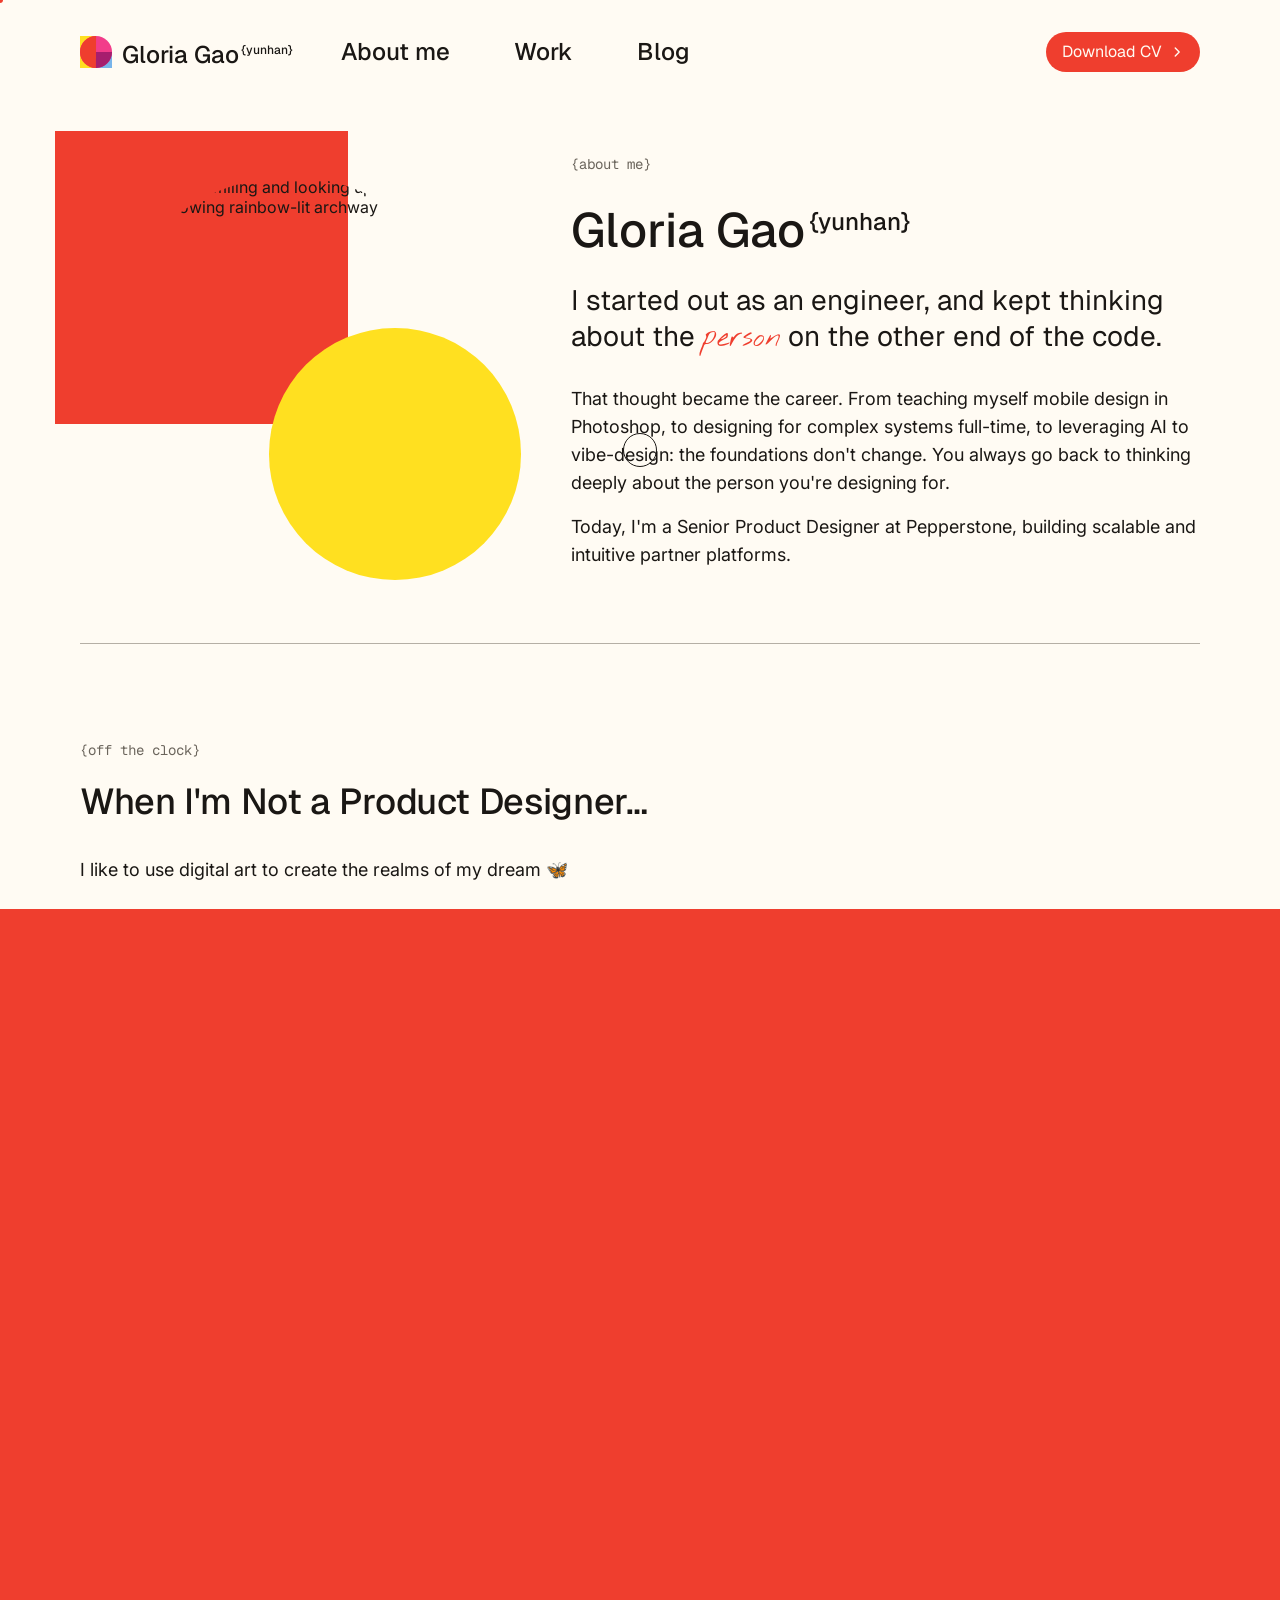
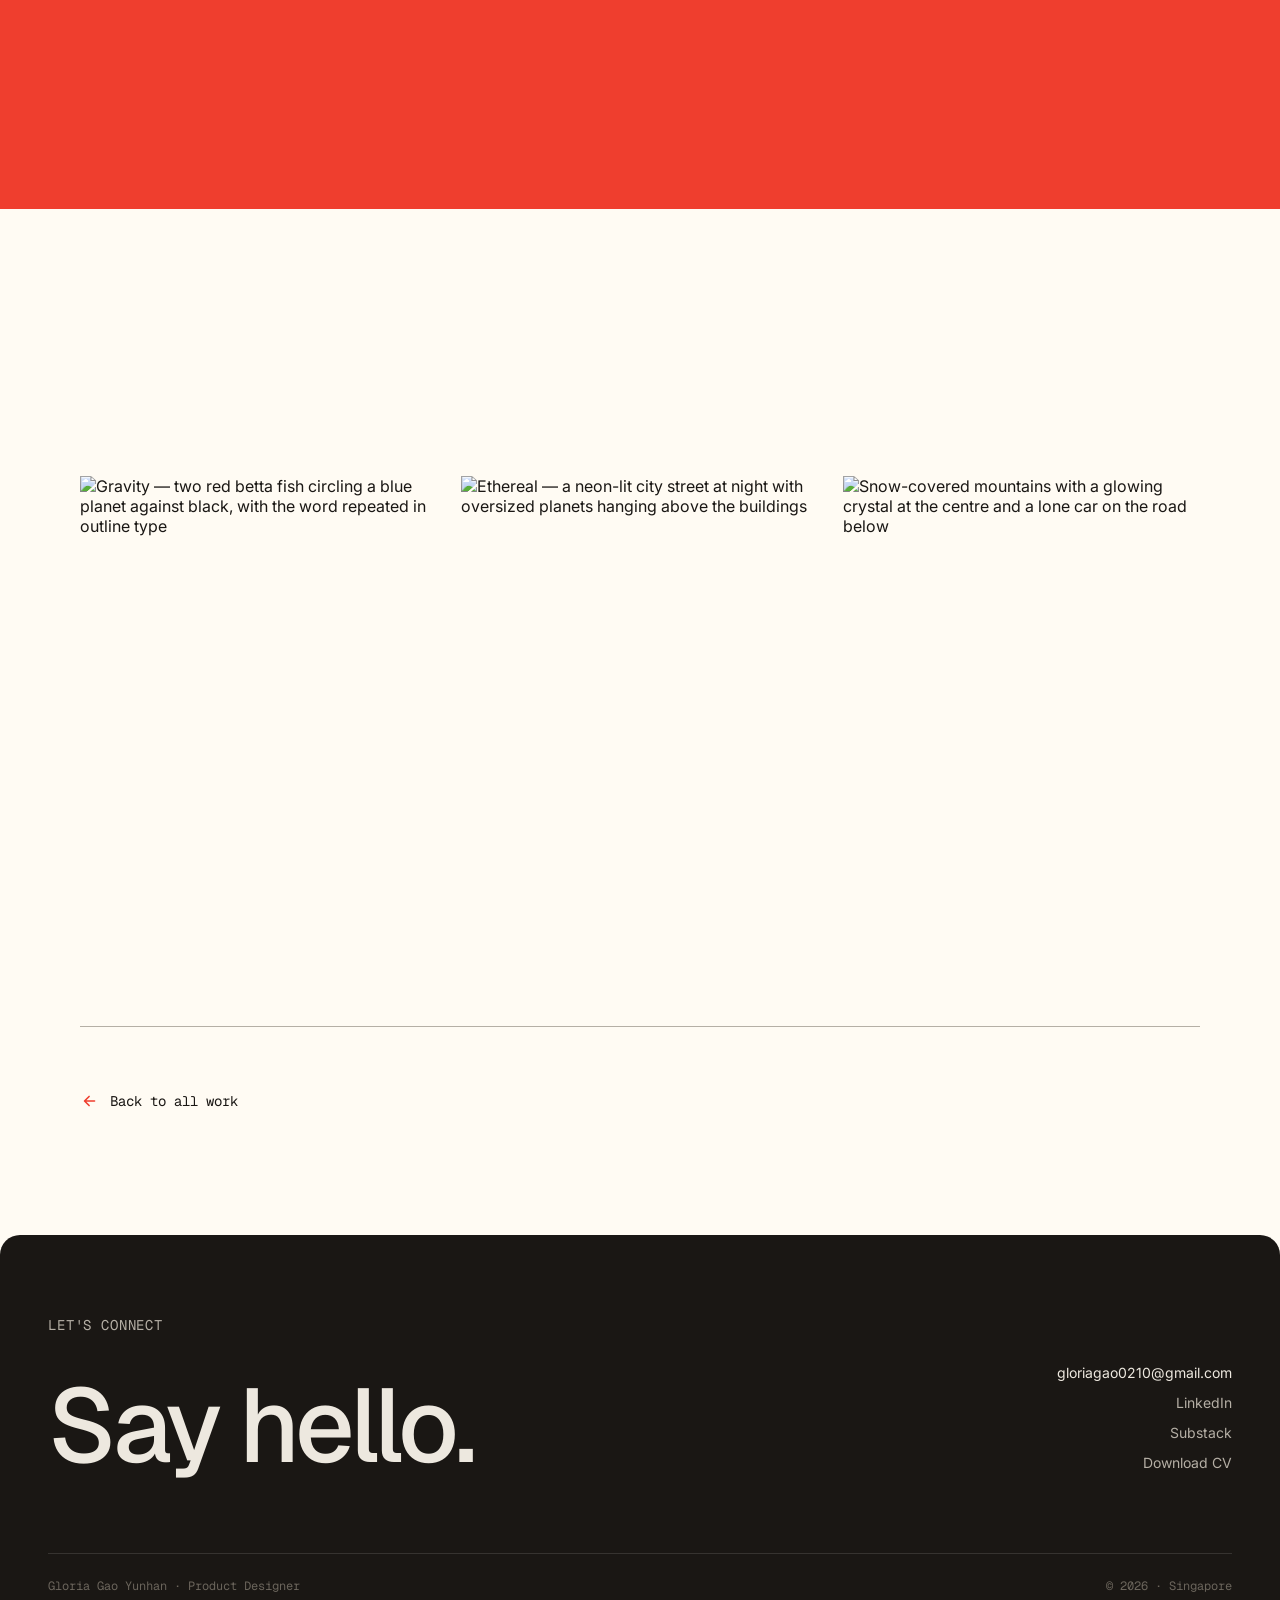
==== about.html @ 14c7e895 "Remove pros/cons lists and decision placeholder from iterations Each iteration is now a title and de" ====
<!DOCTYPE html>
<html lang="en">
<head>
<meta charset="UTF-8">
<meta name="viewport" content="width=device-width, initial-scale=1.0">
<title>About — Gloria Gao</title>
<meta name="description" content="Gloria Yunhan Gao — Senior Product Designer at Pepperstone. Engineer turned designer, working on data-heavy fintech and crypto products.">
<link rel="icon" href="assets/logo.svg" type="image/svg+xml">

<!-- Fonts: Geist for headings, Inter for body, Nothing You Could Do for the editorial accent, Geist Mono for labels -->
<link rel="preconnect" href="https://fonts.googleapis.com">
<link rel="preconnect" href="https://fonts.gstatic.com" crossorigin>
<link href="https://fonts.googleapis.com/css2?family=Geist:wght@400;500;600;700&family=Geist+Mono:wght@400;500;600&family=Inter:wght@400;500;600;700&family=Nothing+You+Could+Do&display=swap" rel="stylesheet">

<!-- ?v= is a cache-buster: bump the number whenever styles.css changes so browsers
     fetch the new file instead of reusing the copy they already have. -->
<link rel="stylesheet" href="css/styles.css?v=63">
</head>
<body>

<!-- Preloader: shown for a moment while the page "counts up" to 100% —
     but only on the first page of a visit. The inline script right below
     must run before anything paints, so it can mark <html> before the
     browser ever draws the black overlay on a repeat page; the render-
     blocking stylesheet above guarantees no paint happens before both this
     and it have run. See js/script.js section 1 for the JS-side half. -->
<div class="preloader" data-preloader>
  <div class="preloader-top">
    <span class="preloader-label">Gloria Gao — Portfolio 2026</span>
    <span class="preloader-count"><span data-count>0</span>%</span>
  </div>
  <div class="preloader-bar"><div class="preloader-bar-fill" data-bar></div></div>
</div>
<script>
  if (sessionStorage.getItem('gg-preloader-seen')) {
    document.documentElement.classList.add('skip-preloader');
  } else {
    sessionStorage.setItem('gg-preloader-seen', '1');
  }
</script>

<!-- Page-transition curtain, swipes up when you click an internal link.
     Starts pre-covered (no animation, just present) when arriving via one
     of those links, so there's something to tuck away from — see
     js/script.js section 8 for the reveal that plays once this state has
     actually painted, and the "why inline / why here" reasoning (same
     no-flash requirement as the preloader-skip check above: must run
     before first paint, which the render-blocking stylesheet guarantees
     for anything this early in <body>). -->
<div class="curtain" data-curtain></div>
<script>
  if (sessionStorage.getItem('gg-curtain-incoming')) {
    sessionStorage.removeItem('gg-curtain-incoming');
    document.querySelector('[data-curtain]').classList.add('is-active');
  }
</script>

<!-- Custom cursor (desktop only) — without this markup the page has no visible cursor at all -->
<div class="cursor-ring" data-cursor-ring></div>
<div class="cursor-dot" data-cursor-dot></div>

<div class="page about-page">

  <!-- ==================== NAVIGATION ==================== -->
  <nav class="navbar">
    <div class="nav-left">
      <a href="index.html" data-transition class="nav-logo" aria-label="Gloria Gao — home">
        <svg width="32" height="32" viewBox="0 0 168 168" fill="none" xmlns="http://www.w3.org/2000/svg" aria-hidden="true">
          <rect width="84" height="168" fill="#FFE020"/>
          <rect x="84" y="84" width="84" height="84" fill="#78B4EA"/>
          <circle cx="84" cy="84" r="84" fill="#F23C8A"/>
          <path d="M 83.626 167.999 C 37.234 167.793 -0.206 130.017 0.001 83.626 C 0.207 37.234 37.983 -0.206 84.374 0.001 L 83.626 167.999 Z" fill="#EF3E2E"/>
          <path transform="translate(83.626 84.002)" d="M 84.373 0.374 C 84.167 46.766 46.391 84.206 0 83.999 L 0.374 0 L 84.373 0.374 Z" fill="#A61E6E"/>
        </svg>
        <span class="nav-logo-word">Gloria Gao<sup>{yunhan}</sup></span>
      </a>
      <div class="nav-links">
        <a href="about.html" data-transition aria-current="page">About me</a>
        <a href="index.html#work" data-transition>Work</a>
        <a href="https://aicuriousdesigner.substack.com/" target="_blank" rel="noopener">Blog</a>
      </div>
    </div>
    <a href="assets/Gloria-Gao-CV.pdf" class="btn btn-primary btn-sm nav-cta">
      Download CV
      <svg width="14" height="14" viewBox="0 0 16 16" fill="none" aria-hidden="true"><path d="M6 3.5 L10.5 8 L6 12.5" stroke="currentColor" stroke-width="1.6" stroke-linecap="round" stroke-linejoin="round"/></svg>
    </a>
  </nav>

  <!-- .cs-shell holds the whole page to a max width with 80px either side -->
  <div class="cs-shell">

  <!-- ==================== HEADER ==================== -->
  <header class="about-header">
    <!-- Portrait "stage": the square and circle are real elements sitting behind
         the photo, each drifting a different distance as the pointer moves
         (js/script.js) so the group reads as layered depth rather than a flat
         image. data-depth is how far that layer travels, in px at full tilt. -->
    <div class="about-portrait" data-reveal>
      <div class="about-portrait-stage" data-portrait>
        <span class="about-shape about-shape--square" data-depth="26" aria-hidden="true"></span>
        <span class="about-shape about-shape--circle" data-depth="16" aria-hidden="true"></span>
        <img class="about-portrait-photo" data-depth="-10" src="assets/about/profile2.webp" alt="Gloria Gao smiling and looking up while seated under a glowing rainbow-lit archway" loading="eager" decoding="async" width="800" height="800">
      </div>
    </div>

    <div class="about-intro" data-reveal style="animation-delay:.06s">
      <div class="cs-label">About me</div>
      <h1 class="about-name">Gloria Gao<sup>{yunhan}</sup></h1>
      <p class="about-lead">I started out as an engineer, and kept thinking about the <em class="serif-accent">person</em> on the other end of the code.</p>
      <div class="about-bio">
        <p class="cs-body">That thought became the career. From teaching myself mobile design in Photoshop, to designing for complex systems full-time, to leveraging AI to vibe-design: the foundations don't change. You always go back to thinking deeply about the person you're designing for.</p>
        <p class="cs-body">Today, I'm a Senior Product Designer at Pepperstone, building scalable and intuitive partner platforms.</p>
      </div>
    </div>
  </header>

  <!-- ==================== DIGITAL ART ==================== -->
  <section class="cs-section" id="art">
    <div data-reveal>
      <div class="cs-label">Off the clock</div>
      <h2 class="cs-h2">When I'm Not a Product Designer…</h2>
      <p class="cs-body">I like to use digital art to create the realms of my dream 🦋</p>
    </div>

    <!-- Each figure reveals on its own as it individually crosses the
         viewport, rather than the whole 12-item grid firing as a single
         data-reveal target — a container this tall wouldn't clear the
         12%-visible threshold until scrolled well past its first rows. -->
    <div class="about-gallery" style="margin-top:48px;">
      <figure class="cs-figure cs-figure--plain" data-reveal><img src="assets/about/art-01.webp" alt="Wild Ordinary — a blue-washed subway carriage interior with a jellyfish drifting through it and neon lettering across the doors" loading="lazy" decoding="async" width="1000" height="1000"></figure>
      <figure class="cs-figure cs-figure--plain" data-reveal><img src="assets/about/art-02.webp" alt="An astronaut whose helmet visor holds a galaxy, set against a full moon and a yellow circle with blue butterflies" loading="lazy" decoding="async" width="1000" height="1000"></figure>
      <figure class="cs-figure cs-figure--plain" data-reveal><img src="assets/about/art-03.webp" alt="Retro collage of a space shuttle launching over the Golden Gate Bridge, a city skyline and a vintage computer screen" loading="lazy" decoding="async" width="1000" height="1415"></figure>
      <figure class="cs-figure cs-figure--plain" data-reveal><img src="assets/about/art-04.webp" alt="A tree suspended inside a glowing diamond outline against a deep starfield nebula" loading="lazy" decoding="async" width="990" height="990"></figure>
      <figure class="cs-figure cs-figure--plain" data-reveal><img src="assets/about/art-05.webp" alt="Solo Floating — a forest lake with a small boat, a butterfly resting on a moon, under a rainbow gradient sky" loading="lazy" decoding="async" width="1000" height="1000"></figure>
      <figure class="cs-figure cs-figure--plain" data-reveal><img src="assets/about/art-06.webp" alt="A cat in an astronaut suit with a slice of pizza behind its helmet, floating in a starfield" loading="lazy" decoding="async" width="1000" height="1000"></figure>
      <figure class="cs-figure cs-figure--plain" data-reveal><img src="assets/about/art-07.webp" alt="An astronaut suit whose helmet is filled with wildflowers, framed by concentric pink arcs and clouds" loading="lazy" decoding="async" width="1000" height="1000"></figure>
      <figure class="cs-figure cs-figure--plain" data-reveal><img src="assets/about/art-08.webp" alt="Pictures — a pink and purple 3D room with a staircase, a chrome sphere and a small cloud" loading="lazy" decoding="async" width="1000" height="1000"></figure>
      <figure class="cs-figure cs-figure--plain" data-reveal><img src="assets/about/art-09.webp" alt="Insane — a hand reaching up with a butterfly on one finger, surrounded by pastel crystals and sky" loading="lazy" decoding="async" width="1000" height="1000"></figure>
      <figure class="cs-figure cs-figure--plain" data-reveal><img src="assets/about/art-10.webp" alt="Gravity — two red betta fish circling a blue planet against black, with the word repeated in outline type" loading="lazy" decoding="async" width="1000" height="1000"></figure>
      <figure class="cs-figure cs-figure--plain" data-reveal><img src="assets/about/art-11.webp" alt="Ethereal — a neon-lit city street at night with oversized planets hanging above the buildings" loading="lazy" decoding="async" width="1000" height="1000"></figure>
      <figure class="cs-figure cs-figure--plain" data-reveal><img src="assets/about/art-12.webp" alt="Snow-covered mountains with a glowing crystal at the centre and a lone car on the road below" loading="lazy" decoding="async" width="1000" height="1000"></figure>
    </div>
  </section>

  <!-- ==================== BACK TO WORK ==================== -->
  <div class="cs-pagenav">
    <a href="index.html#work" data-transition class="case-link">
      <svg width="20" height="20" viewBox="0 0 22 22" fill="none" aria-hidden="true"><path d="M16 11 H6 M10 6 L5 11 L10 16" stroke="currentColor" stroke-width="1.8" stroke-linecap="round" stroke-linejoin="round"/></svg>
      Back to all work
    </a>
  </div>

  </div><!-- /.cs-shell -->

  <!-- ==================== FOOTER / LET'S CONNECT ==================== -->
  <footer class="site-footer">
    <div class="container">
      <div class="eyebrow eyebrow-inverse">Let's connect</div>
      <div class="footer-top">
        <h2>Say hello.</h2>
        <div class="footer-links">
          <a href="mailto:gloriagao0210@gmail.com" class="footer-email">gloriagao0210@gmail.com</a>
          <a href="https://www.linkedin.com/in/gloria-yunhan-gao/" target="_blank" rel="noopener">LinkedIn</a>
          <a href="https://aicuriousdesigner.substack.com/" target="_blank" rel="noopener">Substack</a>
          <a href="assets/Gloria-Gao-CV.pdf" target="_blank" rel="noopener">Download CV</a>
        </div>
      </div>
      <div class="footer-bottom">
        <span>Gloria Gao Yunhan · Product Designer</span>
        <span>© 2026 · Singapore</span>
      </div>
    </div>
  </footer>

</div>

<script src="js/script.js?v=58"></script>
</body>
</html>
---- css/styles.css ----
/* ==========================================
   GLORIA GAO — PORTFOLIO WEBSITE
   ==========================================
   Rebuilt from the "Gloria Gao" Claude Design system (riso/screen-print
   inks on a warm cream base). Section order below matches index.html
   top to bottom, so you can find things by scrolling the page and
   scrolling this file together.
   ========================================== */

/* ---------- Design tokens ---------- */
:root {
  /* Ink palette, from the design system's colors.css */
  --color-red: #ef3e2e;
  --color-pink: #f23c8a;
  --color-yellow: #ffe020;
  --color-orange: #f47920;
  --color-blue: #78b4ea;
  --color-magenta: #a61e6e;

  /* Warm neutrals */
  --color-bg: #fffbf3;
  --color-surface: #ede8df;
  --color-stroke: #b5afa5;
  --color-text-secondary: #6b655c;
  --color-ink: #1a1714;
  --color-white: #ffffff;

  /* Tag tint surfaces + text */
  --tag-pink-bg: #fce7ef;    --tag-pink-fg: #f23c8a;
  --tag-orange-bg: #fdede1;  --tag-orange-fg: #f47920;
  --tag-red-bg: #fce6e3;     --tag-red-fg: #ef3e2e;
  --tag-blue-bg: #e8f1f9;    --tag-blue-fg: #2b6baa;
  --tag-yellow-bg: #fff7db;  --tag-yellow-fg: #8c780d;

  /* Type */
  --font-display: 'Geist', -apple-system, BlinkMacSystemFont, 'Segoe UI', sans-serif;
  --font-sans: 'Inter', -apple-system, BlinkMacSystemFont, 'Segoe UI', sans-serif;
  /* Trying a handwritten accent in place of the italic serif — the variable
     and class names below still say "serif" (renaming them would touch the
     markup in every HTML file for no functional gain), but what they apply
     is now a script font. 'cursive' is its generic-family fallback rather
     than 'serif', since that's the honest fallback for what this actually
     is if the web font fails to load. */
  --font-serif: 'Nothing You Could Do', 'Segoe Script', cursive;
  --font-mono: 'Geist Mono', ui-monospace, 'SF Mono', Menlo, monospace;

  /* Type scale, from the design system's typography tokens (Figma: Portfolio 2026 → type-specimens).
     Homepage headlines (hero, footer, etc.) use bespoke oversized sizes and don't pull from this
     scale — these tokens are for body copy, UI text, and future page builds. */
  --text-display-size: 200px; --text-display-line: 240px; --text-display-weight: 400;
  --text-display-sm-size: 72px; --text-display-sm-line: 80px; --text-display-sm-weight: 400;
  --text-h1-size: 48px;       --text-h1-line: 56px;        --text-h1-weight: 500;
  --text-h2-size: 36px;       --text-h2-line: 44px;        --text-h2-weight: 500;
  --text-h3-size: 28px;       --text-h3-line: 36px;        --text-h3-weight: 500;
  --text-h4-size: 24px;       --text-h4-line: 32px;        --text-h4-weight: 500;
  --text-body-lg-size: 18px;  --text-body-lg-line: 28px;   --text-body-lg-weight: 400;
  --text-body-size: 16px;     --text-body-line: 24px;      --text-body-weight: 400;
  --text-body-sm-size: 14px;  --text-body-sm-line: 20px;   --text-body-sm-weight: 400;
  --text-caption-size: 12px;  --text-caption-line: 16px;   --text-caption-weight: 400;
  --text-overline-size: 12px; --text-overline-line: 16px;  --text-overline-weight: 600;

  /* Serif accent — the handwritten editorial voice (Nothing You Could Do,
     which has no italic of its own, so the class below no longer fakes
     one). Used for the emphasised word in a headline (homepage "patterns")
     and for pull quotes on case study pages. Apply with the .serif-accent
     class; colour is set per context. */
  --text-quote-size: 28px;    --text-quote-line: 40px;     --text-quote-weight: 400;

  /* Layout */
  --page-max: 1344px;
  --page-pad: 48px;
  --radius-pill: 100px;
  --radius-card: 12px;

  /* Nav/header/about-me use a wider max-width and side padding than the rest
     of the page (matches the Figma redesign, node 1:914) — scoped to their
     own --hero-pad/--hero-max so the Work/thoughts/footer sections below
     are untouched until we redesign those too. */
  --hero-pad: 80px;
  --hero-max: 1440px;
}

/* ---------- Reset ---------- */
* { box-sizing: border-box; }
html, body { margin: 0; padding: 0; }
/* Anchor links (the case study side nav, "Work" in the header) glide
   rather than jump — unless the reader has asked for less motion. */
@media (prefers-reduced-motion: no-preference) {
  html { scroll-behavior: smooth; }
}
body {
  background: var(--color-bg);
  color: var(--color-ink);
  font-family: var(--font-sans);
  -webkit-font-smoothing: antialiased;
}
a { color: inherit; text-decoration: none; }
a:hover { color: var(--color-red); }
img, svg { display: block; max-width: 100%; }
h1, h2, h3, p { margin: 0; }
::selection { background: var(--color-yellow); }

.container {
  max-width: var(--page-max);
  margin: 0 auto;
  padding: 0 var(--page-pad);
}

/* Hide the default cursor and show our custom ring/dot instead — desktop with a mouse only */
@media (pointer: fine) {
  * { cursor: none; }
}

/* ---------- Buttons ---------- */
.btn {
  display: inline-flex;
  align-items: center;
  justify-content: center;
  gap: 8px;
  width: fit-content;
  padding: 12px 24px;
  border: none;
  border-radius: var(--radius-pill);
  font-family: var(--font-display);
  font-size: 16px;
  line-height: 24px;
  white-space: nowrap;
  cursor: pointer;
  transition: background 120ms ease, color 120ms ease;
}
.btn svg { flex-shrink: 0; }
.btn-primary { background: var(--color-red); color: var(--color-bg); }
.btn-primary:hover { background: #d8351f; color: var(--color-bg); }
.btn-secondary { background: var(--color-surface); color: var(--color-ink); }
.btn-secondary:hover { background: #e2ddd2; color: var(--color-ink); }
/* Size steps. .btn-sm only trims the padding, so it still carries the base
   16px type; .btn-xs is a full step down for tight rows. Its metrics are
   tokens rather than literals so a context can adopt the step without
   restating them — the mobile navbar does exactly that. */
:root {
  --btn-xs-pad: 7px 12px;
  --btn-xs-gap: 6px;
  --btn-xs-font: 14px;
  --btn-xs-line: 20px;
}
.btn-sm { padding: 8px 16px; gap: 8px; }
.btn-xs {
  padding: var(--btn-xs-pad);
  gap: var(--btn-xs-gap);
  font-size: var(--btn-xs-font);
  line-height: var(--btn-xs-line);
}

/* ---------- Tags ---------- */
.tags { display: flex; gap: 8px; flex-wrap: wrap; }
.tag {
  display: inline-flex;
  align-items: center;
  padding: 4px 10px;
  border-radius: var(--radius-pill);
  font-family: var(--font-display);
  font-weight: var(--text-body-sm-weight);
  font-size: var(--text-body-sm-size);
  line-height: var(--text-body-sm-line);
  white-space: nowrap;
}
.tag-neutral { background: var(--color-surface); color: var(--color-ink); }
.tag-pink    { background: var(--tag-pink-bg);   color: var(--tag-pink-fg); }
.tag-orange  { background: var(--tag-orange-bg); color: var(--tag-orange-fg); }
.tag-red     { background: var(--tag-red-bg);    color: var(--tag-red-fg); }
.tag-blue    { background: var(--tag-blue-bg);   color: var(--tag-blue-fg); }
.tag-yellow  { background: var(--tag-yellow-bg); color: var(--tag-yellow-fg); }

/* ---------- Serif accent ----------
   Family only — size and colour come from whatever it's placed in, so the
   same treatment works inside a 72px headline and a 28px pull quote.
   font-style stays normal: Nothing You Could Do ships one style only, and
   letting a browser fake-slant an already-cursive typeface tends to distort
   it rather than read as italic. */
.serif-accent {
  font-family: var(--font-serif);
  font-style: normal;
  font-weight: var(--text-quote-weight);
}

/* ---------- Preloader ---------- */
.preloader {
  position: fixed;
  inset: 0;
  z-index: 100;
  background: var(--color-ink);
  color: var(--color-bg);
  display: flex;
  flex-direction: column;
  justify-content: flex-end;
  padding: 48px;
  transition: transform .8s cubic-bezier(.76,0,.24,1);
}
.preloader.is-done { transform: translateY(-100%); }
/* .skip-preloader is added to <html> by a tiny inline script right after
   the preloader markup in each page, before sessionStorage says this is
   the first page of the visit — so it lands before the browser's first
   paint (this stylesheet is render-blocking, so nothing paints until both
   it and that inline script have run) and the black overlay never flashes
   on the curtain-driven navigations between pages. */
.skip-preloader .preloader { display: none !important; }
.preloader-top { display: flex; align-items: flex-end; justify-content: space-between; }
.preloader-label {
  font-family: var(--font-mono);
  font-size: 14px;
  letter-spacing: 0.06em;
  text-transform: uppercase;
  color: var(--color-stroke);
}
.preloader-count {
  font-family: var(--font-display);
  font-weight: 500;
  font-size: 120px;
  line-height: 0.8;
  letter-spacing: -0.04em;
}
.preloader-bar { height: 2px; background: rgba(255,251,243,0.14); margin-top: 28px; }
.preloader-bar-fill { height: 100%; width: 0%; background: var(--color-red); }

/* ---------- Page-transition curtain ----------
   Always moves upward, never back down the way it came: rises from below
   to cover the screen, then keeps rising up and off the top to reveal
   what's under it. Three positions:
     (base)       translateY(101%)   resting, off-screen below
     .is-active   translateY(0)      covering
     .is-exiting  translateY(-101%)  off-screen above, just revealed
   Each direction gets its own easing/duration — ease-out growing up into
   .is-active, ease-in continuing up into .is-exiting — from whichever
   rule the transition lands ON, since that's what a CSS transition reads
   its timing-function from, not the rule it's leaving. .is-exiting resets
   back to the base position with .no-transition (see js/script.js) so the
   curtain is ready to rise from below again next time, rather than
   sliding down into view from above. */
.curtain {
  position: fixed;
  inset: 0;
  z-index: 90;
  background: var(--color-red);
  transform: translateY(101%);
  transition: transform .5s ease-in;
  pointer-events: none;
}
.curtain.is-active  { transform: translateY(0);      transition: transform .5s ease-out; }
.curtain.is-exiting { transform: translateY(-101%);  transition: transform .5s ease-in; }
.curtain.no-transition { transition: none !important; }

/* ---------- Custom cursor ---------- */
.cursor-ring {
  position: fixed;
  top: 0; left: 0;
  width: 34px; height: 34px;
  border: 1.5px solid var(--color-ink);
  border-radius: 50%;
  transform: translate(-50%, -50%);
  pointer-events: none;
  z-index: 80;
  transition: width .2s, height .2s, background .2s, border-color .2s;
  will-change: transform;
  display: none;
}
.cursor-dot {
  position: fixed;
  top: 0; left: 0;
  width: 6px; height: 6px;
  background: var(--color-red);
  border-radius: 50%;
  transform: translate(-50%, -50%);
  pointer-events: none;
  z-index: 81;
  will-change: transform;
  display: none;
}
@media (pointer: fine) {
  .cursor-ring, .cursor-dot { display: block; }
}
.cursor-ring.is-active {
  width: 54px; height: 54px;
  background: rgba(239,62,46,0.12);
  border-color: var(--color-red);
}

/* ---------- Navigation ---------- */
.navbar {
  display: flex;
  align-items: center;
  justify-content: space-between;
  gap: 32px;
  flex-wrap: wrap;
  width: 100%;
  max-width: var(--hero-max);
  margin: 0 auto;
  padding: 32px var(--hero-pad);
}
/* Groups the logo with the nav links so .navbar keeps just two flex
   children (this group + the CTA) — otherwise a third top-level child
   would let `justify-content: space-between` drift the links toward the
   navbar's true center instead of sitting right after the logo. */
.nav-left { display: flex; align-items: center; gap: 48px; }
.nav-logo { display: flex; align-items: center; gap: 10px; transition: opacity .15s; }
.nav-logo:hover { opacity: 0.7; }
/* Same "Gloria Gao {yunhan}" lockup as the homepage hero flourish — icon,
   wordmark, and a superscript {yunhan} riding above the baseline. Sized to
   match .nav-links exactly (same tokens, same responsive steps) so the
   logo reads as one more nav item rather than a differently-scaled label. */
.nav-logo-word {
  font-family: var(--font-display);
  font-weight: var(--text-h4-weight);
  font-size: var(--text-h4-size);
  line-height: var(--text-h4-line);
  color: var(--color-ink);
  white-space: nowrap;
}
.nav-logo-word sup {
  font-size: 0.5em;
  font-weight: var(--text-h4-weight);
  vertical-align: super;
  margin-left: 2px;
}
.nav-links {
  display: flex;
  gap: 64px;
  font-family: var(--font-display);
  font-weight: var(--text-h4-weight);
  font-size: var(--text-h4-size);
  line-height: var(--text-h4-line);
  color: var(--color-ink);
}
.nav-links a { transition: color .12s; }

/* ---------- Hero ---------- */
/* Nav + header together fill the top half of the first screenful — see
   .rotating-banner for why. min-height (not height) so it can still grow
   on short viewports instead of clipping. */
.hero-wrap {
  min-height: 50vh;
  min-height: 50dvh;
  display: flex;
  flex-direction: column;
  align-items: stretch;
}
.hero {
  flex: 1;
  display: flex;
  flex-direction: column;
  justify-content: center;
  gap: 16px;
  position: relative;
  max-width: var(--hero-max);
  width: 100%;
  margin: 0 auto;
  padding: 24px var(--hero-pad) 40px;
}
/* Faint reference-grid texture behind the header text, with a small "+"
   marker at each top corner — a decorative echo of the Figma layout grid. */
.hero-grid-bg {
  position: absolute;
  inset: 0 var(--hero-pad);
  background-image:
    repeating-linear-gradient(to right, var(--color-surface) 0 1px, transparent 1px calc(100% / 10)),
    repeating-linear-gradient(to bottom, var(--color-surface) 0 1px, transparent 1px calc(100% / 3));
  /* the repeating pattern above draws every line except the very last one on
     each edge — these close the grid off on the right and bottom */
  border-right: 1px solid var(--color-surface);
  border-bottom: 1px solid var(--color-surface);
  pointer-events: none;
}
.hero-grid-marker { position: absolute; top: 0; color: var(--color-ink); }
.hero-grid-marker-left { left: 0; transform: translate(-50%, -50%); }
.hero-grid-marker-right { right: 0; transform: translate(50%, -50%); }
/* fit-content so its right edge is the actual end of "Gao", not the full
   container width — the flourish below anchors off that edge */
.hero-title-row { position: relative; width: fit-content; }
.hero-flourish {
  position: absolute;
  left: 100%;
  margin-left: 16px;
  top: -34px;
  font-family: var(--font-display);
  font-weight: 500;
  font-size: 48px;
  color: var(--color-ink);
  white-space: nowrap;
  opacity: 0;
  transform: translateY(115%);
}
.hero-title {
  font-family: var(--font-display);
  font-weight: 400;
  font-size: 200px;
  line-height: 1;
  letter-spacing: 0;
  display: flex;
  flex-wrap: wrap;
  column-gap: 0.14em;
}
.hero-word-mask { overflow: hidden; padding-bottom: 0.04em; }
.hero-word { display: inline-block; opacity: 0; transform: translateY(115%); }
.hero-subtitle-mask { overflow: hidden; }
.hero-subtitle {
  font-family: var(--font-display);
  font-weight: 500;
  font-size: 48px;
  line-height: 56px;
  letter-spacing: 0;
  color: var(--color-ink);
  opacity: 0;
  transform: translateY(115%);
}
/* Once JS gives the go-ahead, these rise into place */
[data-hero].is-visible {
  animation: heroRise .9s cubic-bezier(.22,1,.36,1) both;
}
@keyframes heroRise {
  from { opacity: 0; transform: translateY(115%); }
  to   { opacity: 1; transform: translateY(0); }
}

/* ---------- Rotating banner ----------
   Exactly one screen tall, centered between the hero and About me, so the
   first screenful of the page ends at its vertical midpoint and the next
   screenful starts there too. The track holds two copies of the same 6
   panels back to back; script.js slides it left as you scroll and wraps
   the offset with modulo math so it loops forever without a visible seam. */
.rotating-banner {
  position: relative;
  height: 100vh;
  height: 100dvh;
  min-height: 420px;
  overflow: hidden;
  display: flex;
  align-items: center;
}
.rotating-banner-track {
  display: flex;
  width: max-content;
  will-change: transform;
}
.rotating-banner-panel {
  position: relative;
  flex-shrink: 0;
  width: 100vh;
  width: 100dvh;
  height: 100vh;
  height: 100dvh;
  min-width: 420px;
  min-height: 420px;
  /* The pattern tile has one transparent corner (outside the circle, top
     right — same construction as the nav logo mark). This shows through
     it, same as everywhere else that mark sits on the page, rather than a
     per-panel colour that would break the "one repeating pattern" look. */
  background: var(--color-bg);
}
.rotating-banner-panel svg,
.rotating-banner-panel img { position: absolute; inset: 0; width: 100%; height: 100%; }

/* Generic scroll-reveal used across sections (about, work cards, thoughts) */
[data-reveal] { opacity: 0; transform: translateY(28px); }
[data-reveal].is-visible {
  animation: riseIn .8s cubic-bezier(.22,1,.36,1) both;
}
@keyframes riseIn {
  from { opacity: 0; transform: translateY(28px); }
  to   { opacity: 1; transform: none; }
}

/* ---------- About me ---------- */
.about-me {
  position: relative;
  max-width: var(--hero-max);
  margin: 0 auto;
  padding: 96px var(--hero-pad) 96px;
  display: flex;
  flex-direction: column;
  gap: 40px;
}
/* 5 lines marking the 4 columns the stats below sit in. Grow downward
   (scaleY from a top origin) the first time you scroll them into view —
   see the data-stats-reveal handler in script.js. */
.about-grid-bg {
  position: absolute;
  inset: 0 var(--hero-pad);
  pointer-events: none;
}
.about-grid-line {
  position: absolute;
  top: 0;
  width: 1px;
  height: 100%;
  background: var(--color-surface);
  transform: scaleY(0);
  transform-origin: top;
  transition: transform 1s cubic-bezier(.22,1,.36,1);
}
.about-grid-line:nth-child(1) { left: 0; }
.about-grid-line:nth-child(2) { left: 25%; }
.about-grid-line:nth-child(3) { left: 50%; }
.about-grid-line:nth-child(4) { left: 75%; }
.about-grid-line:nth-child(5) { left: 100%; }
.about-grid-bg.is-visible .about-grid-line { transform: scaleY(1); }
.about-grid-bg.is-visible .about-grid-line:nth-child(2) { transition-delay: .06s; }
.about-grid-bg.is-visible .about-grid-line:nth-child(3) { transition-delay: .12s; }
.about-grid-bg.is-visible .about-grid-line:nth-child(4) { transition-delay: .18s; }
.about-grid-bg.is-visible .about-grid-line:nth-child(5) { transition-delay: .24s; }
/* Braces via ::before/::after rather than typed into the text, matching how
   every other {label} on the site (.cs-label) does it — so the markup just
   holds "About me" and never needs the punctuation touched by hand. */
.about-eyebrow::before { content: "{"; }
.about-eyebrow::after  { content: "}"; }
.about-eyebrow {
  position: relative;
  font-family: var(--font-display);
  font-weight: 400;
  font-size: 18px;
  line-height: 28px;
  text-transform: lowercase;
  color: var(--color-text-secondary);
}
.about-heading {
  position: relative;
  font-family: var(--font-display);
  font-weight: 500;
  font-size: 48px;
  line-height: 56px;
  letter-spacing: 0;
  color: var(--color-ink);
  max-width: 650px;
  margin-top: -16px;
  text-wrap: pretty;
}
/* A highlighter stroke behind "powered by AI-driven workflows", sweeping
   in left-to-right once the heading has scrolled into view. A background-
   image (not an absolutely-positioned ::before) is what makes this survive
   the phrase wrapping onto its own line at narrow widths — a gradient
   background paints correctly across each wrapped line fragment of an
   inline element, where a single ::before would only cover one fragment.
   background-size is the growth axis (0% → 100% width), keyed off the
   same .is-visible class the heading's own [data-reveal] fade-in already
   adds — no separate JS needed. Yellow, same ink as ::selection, so this
   reads as "highlighted" the same way selecting text on the page does. */
.about-highlight {
  background-image: linear-gradient(var(--color-yellow), var(--color-yellow));
  background-repeat: no-repeat;
  background-position: 0 78%;
  background-size: 0% 42%;
  transition: background-size .7s cubic-bezier(.22,1,.36,1);
  transition-delay: .5s;
}
.about-heading.is-visible .about-highlight { background-size: 100% 42%; }
@media (prefers-reduced-motion: reduce) {
  .about-highlight { background-size: 100% 42%; transition: none; }
}
/* 4 equal columns with no gap, so each stat's left edge sits exactly on a
   grid line above — spacing comes from padding-right instead of a gap. */
.about-stats {
  position: relative;
  display: grid;
  grid-template-columns: repeat(4, 1fr);
}
.about-stat {
  display: flex;
  flex-direction: column;
  gap: 8px;
  padding-right: 24px;
  opacity: 0;
  transform: translateY(28px);
  transition: opacity .6s ease-in, transform .6s ease-in;
}
.about-stats.is-visible .about-stat { opacity: 1; transform: none; }
.about-stats.is-visible .about-stat:nth-child(2) { transition-delay: .08s; }
.about-stats.is-visible .about-stat:nth-child(3) { transition-delay: .16s; }
.about-stats.is-visible .about-stat:nth-child(4) { transition-delay: .24s; }
.about-stat svg { color: var(--color-text-secondary); }
.about-stat-label {
  font-family: var(--font-display);
  font-weight: 600;
  font-size: 12px;
  line-height: 16px;
  letter-spacing: 0.04em;
  text-transform: uppercase;
  color: var(--color-text-secondary);
}
.about-stat-value {
  font-family: var(--font-display);
  font-weight: 500;
  font-size: 24px;
  line-height: 32px;
  color: var(--color-ink);
}

/* ---------- Marquee ---------- */
.marquee {
  border-top: 1px solid var(--color-stroke);
  border-bottom: 1px solid var(--color-stroke);
  overflow: hidden;
  padding: 22px 0;
}
.marquee-track { display: flex; width: max-content; animation: marquee 26s linear infinite; }
.marquee-group {
  display: flex;
  align-items: center;
  gap: 40px;
  padding-right: 40px;
  font-family: var(--font-display);
  font-weight: 500;
  font-size: 40px;
  letter-spacing: -0.02em;
  white-space: nowrap;
}
.dot-red { color: var(--color-red); }
.dot-pink { color: var(--color-pink); }
.dot-blue { color: var(--color-blue); }
.dot-orange { color: var(--color-orange); }
.dot-magenta { color: var(--color-magenta); }
@keyframes marquee {
  from { transform: translateX(0); }
  to   { transform: translateX(-50%); }
}
@media (prefers-reduced-motion: reduce) {
  .marquee-track { animation: none; }
}

/* ---------- Case studies (Selected work) ----------
   One fold per project, matching the Figma "Case study" frames (node
   1:913): a big filled geometric shape sits behind an overlapping mockup
   placeholder, both bleeding past the fold's own edge, with the text
   block (eyebrow, heading, description, tags, link) on the opposite side
   — sides alternate fold to fold. Shape and mockup each carry a
   data-parallax speed and drift at different rates as you scroll
   (script.js) for a depth effect. --hero-pad/--hero-max match the
   nav/header treatment so the grid backgrounds line up with them. */
.case-studies { position: relative; overflow-x: hidden; }
.case-fold {
  position: relative;
  min-height: 100vh;
  display: flex;
  align-items: center;
}
/* Larger than a typical section gap on purpose — case studies 1–3's
   shapes now reach their own fold's exact top/bottom edge with zero
   internal breathing room, so this margin is the ONLY separation between
   one fold's content and the next; 80px reads as barely-there against that. */
.case-fold + .case-fold { margin-top: 160px; }
.case-stage {
  position: relative;
  max-width: var(--hero-max);
  width: 100%;
  margin: 0 auto;
  padding: 0 var(--hero-pad);
  height: 640px;
}
/* One continuous grid behind all four folds — same texture as the header
   (hero-grid-bg) — rather than a separate one per fold, so there's no
   seam or divider between projects. Fixed pixel spacing (not a
   percentage of height) keeps the module consistent no matter how tall
   the whole section ends up being. */
.case-grid-bg {
  position: absolute;
  inset: 0 var(--hero-pad);
  background-image:
    repeating-linear-gradient(to right, var(--color-surface) 0 1px, transparent 1px calc(100% / 10)),
    repeating-linear-gradient(to bottom, var(--color-surface) 0 1px, transparent 1px 128px);
  border-right: 1px solid var(--color-surface);
  border-bottom: 1px solid var(--color-surface);
  pointer-events: none;
}
.case-shape {
  position: absolute;
  z-index: 1;
  top: var(--top, auto);
  left: var(--left, auto);
  right: var(--right, auto);
  bottom: var(--bottom, auto);
  width: var(--w, 40%);
  will-change: transform;
}
.case-shape svg { display: block; width: 100%; height: 100%; }
/* Scroll-scrubbed shape growth: tracks scroll position directly — grows
   as the fold scrolls up into view, shrinks back if you scroll back up
   past it (script.js sets style.transform every frame, no CSS
   transition, so it always matches the current scroll position exactly
   rather than easing toward a one-time target). This is a separate
   transform from the parallax drift, which JS applies to the outer
   .case-shape div — so the two never fight over one style.transform. The
   0 states here are only the pre-JS fallback for a frame or two on load.
   - [data-scroll-grow]: uniform scale from center (case study 1's circle)
   - [data-scroll-grow-x-right]: horizontal-only, anchored to the right
     edge, so it grows right-to-left (case studies 3 & 4's shapes; the
     scaleX reveal makes each look like it's extending out from the right) */
[data-scroll-grow] { transform: scale(0); transform-origin: 50% 50%; }
[data-scroll-grow-x-right] { transform: scaleX(0); transform-origin: 100% 50%; }

/* Case study 2 only: unlike the scale-based growth above, this one has
   TWO independent edges — entering scroll reveals it from the bottom
   edge up, and scrolling further past it hides it again starting from
   the bottom edge (so it shrinks bottom-to-top too, not the mirror image
   top-to-bottom a single scaleY/transform-origin could give). A fixed
   scale can't have two different anchor points, so this uses clip-path
   instead: script.js sets inset(<entry-driven top> 0 <exit-driven
   bottom> 0) every frame, each side driven by its own progress value. */
[data-scroll-clip-y] { clip-path: inset(100% 0 0 0); }

/* Mockup placeholder — swap the body for a real screenshot/<img> later,
   the frame (position/size) needs no changes. */
.case-mockup {
  position: absolute;
  z-index: 2;
  top: var(--top, auto);
  left: var(--left, auto);
  right: var(--right, auto);
  bottom: var(--bottom, auto);
  width: var(--w, 320px);
  aspect-ratio: var(--ar, 1 / 1);
  background: var(--color-bg);
  border: 1px solid var(--color-stroke);
  border-radius: 10px;
  overflow: hidden;
  will-change: transform;
}
/* Case study 1 only: same scroll-scrubbed idea as the circle above — the
   mockup's slide-in position and opacity track scroll position directly,
   so scrolling back up slides it back out and fades it away. Lives on an
   inner wrapper so it doesn't collide with the outer .case-mockup's
   continuous parallax transform. */
/* For a real screenshot that already carries its own framing (a device
   mockup on transparency), drop the placeholder card chrome so the artwork
   sits straight on the shape behind it. */
.case-mockup--bare {
  background: none;
  border: 0;
  border-radius: 0;
  overflow: visible;
}
.case-mockup--bare img { width: 100%; height: 100%; object-fit: contain; }

.case-mockup-slide { width: 100%; height: 100%; display: flex; flex-direction: column; }
[data-scroll-slide] { opacity: 0; transform: translateX(48px); }
.case-mockup-bar {
  display: flex;
  gap: 6px;
  padding: 10px 12px;
  border-bottom: 1px solid var(--color-surface);
  flex-shrink: 0;
}
.case-mockup-bar span { width: 8px; height: 8px; border-radius: 50%; background: var(--color-surface); }
.case-mockup-bar span:nth-child(1) { background: #ec6a5e; }
.case-mockup-bar span:nth-child(2) { background: #f5bd4f; }
.case-mockup-bar span:nth-child(3) { background: #61c454; }
.case-mockup-body {
  flex: 1;
  min-height: 0;
  display: flex;
  flex-direction: column;
  align-items: center;
  justify-content: center;
  gap: 10px;
  color: var(--color-stroke);
}
.case-mockup-label {
  font-family: var(--font-mono);
  font-size: 10px;
  letter-spacing: 0.04em;
  text-transform: uppercase;
  color: var(--color-text-secondary);
}

/* Absolutely-positioned children measure right/left against the padding
   BOX of their containing block, which includes the padding itself — so
   right:0/left:0 here would ignore .case-stage's padding entirely and
   sit flush with the browser edge. Baking --hero-pad in directly (via the
   --right modifier below) is what actually keeps this text inset. */
.case-content {
  position: absolute;
  z-index: 3;
  top: var(--top, auto);
  left: var(--hero-pad);
  width: var(--w, 44%);
  display: flex;
  flex-direction: column;
  align-items: flex-start;
  gap: 32px;
}
/* Case study 1 only: opacity tracks scroll position directly, same
   scroll-scrubbed system as the circle and mockup above — scrolling back
   up fades it back out instead of leaving it revealed. */
.case-content[data-scroll-fade] { opacity: 0; }
.case-content--right { left: auto; right: var(--hero-pad); align-items: flex-end; text-align: right; }
/* Eyebrow + heading + description read as one tight group (16px); the
   32px above lives between that group, the tags, and the button. */
.case-text { display: flex; flex-direction: column; align-items: inherit; gap: 16px; width: 100%; }
.case-eyebrow { font-family: var(--font-display); font-size: 18px; line-height: 28px; color: var(--color-text-secondary); }
.case-heading {
  margin: 0;
  font-family: var(--font-display);
  font-weight: var(--text-h1-weight);
  font-size: var(--text-h1-size);
  line-height: var(--text-h1-line);
  letter-spacing: -0.01em;
  text-wrap: pretty;
}
.case-desc {
  margin: 0;
  font-family: var(--font-display);
  font-size: 18px;
  line-height: 28px;
  color: var(--color-ink);
  text-wrap: pretty;
}
/* "View case study" — same plain text-link treatment as .thoughts-cta
   below (no pill background), except the whole label also turns red on
   hover here, not just the icon. */
.case-link {
  display: inline-flex;
  align-items: center;
  gap: 10px;
  font-family: var(--font-mono);
  font-size: var(--text-body-sm-size);
  line-height: var(--text-body-sm-line);
  white-space: nowrap;
  color: var(--color-ink);
  transition: color .15s;
}
.case-link svg { color: var(--color-red); transition: transform .2s; }
.case-link:hover { color: var(--color-red); }
.case-link:hover svg { transform: translate(3px, -3px); }

/* ---------- Work card hover ----------
   The whole .case-content block is the link on the homepage, so its inner
   "View case study" is a <span> (an <a> inside an <a> is invalid) and every
   hover state keys off the card instead of that small link. Without this the
   global a:hover would wash the entire block red by inheritance. */
.case-content:hover { color: inherit; }
.case-mockup img { transition: transform .45s cubic-bezier(.22,1,.36,1); }

@media (hover: hover) {
  .case-content:hover .case-heading,
  .case-content:hover .case-link { color: var(--color-red); }
  .case-content:hover .case-link svg { transform: translate(3px, -3px); }
  /* The mockup sits BEFORE the content in the DOM, so no sibling combinator
     reaches it — :has() on the stage they share does. The zoom lands on the
     img rather than .case-mockup or .case-mockup-slide because those two
     carry inline transforms from the parallax and slide-in, which would beat
     any stylesheet rule here. */
  .case-stage:has(.case-content:hover) .case-mockup img { transform: scale(1.04); }
}

@media (prefers-reduced-motion: reduce) {
  .case-mockup img { transition: none; }
  .case-stage:has(.case-content:hover) .case-mockup img { transform: none; }
}

/* ---------- My thoughts ---------- */
.thoughts { padding: 96px 0; border-top: 1px solid var(--color-stroke); }
.eyebrow {
  font-family: var(--font-mono);
  font-size: var(--text-body-sm-size);
  line-height: var(--text-body-sm-line);
  color: var(--color-text-secondary);
  margin-bottom: 32px;
}
.thoughts-link {
  display: flex;
  align-items: flex-end;
  justify-content: space-between;
  gap: 40px;
  flex-wrap: wrap;
}
.thoughts-link h2 {
  font-family: var(--font-display);
  font-weight: 500;
  font-size: 72px;
  line-height: 1.0;
  letter-spacing: -0.03em;
  max-width: 900px;
  text-wrap: pretty;
}
.thoughts-link em {
  font-family: var(--font-serif);
  font-style: normal;
  font-weight: var(--text-quote-weight);
  color: var(--color-red);
}
.thoughts-cta {
  display: flex;
  align-items: center;
  gap: 10px;
  font-family: var(--font-mono);
  font-size: var(--text-body-sm-size);
  line-height: var(--text-body-sm-line);
  white-space: nowrap;
  color: var(--color-ink);
}
.thoughts-cta svg { color: var(--color-red); }

/* ---------- Footer ---------- */
.site-footer {
  background: var(--color-ink);
  color: var(--color-surface);
  border-radius: 20px 20px 0 0;
  margin-top: 24px;
}
.site-footer .container { padding-top: 80px; padding-bottom: 44px; }
.eyebrow-inverse {
  font-family: var(--font-mono);
  font-size: 14px;
  letter-spacing: 0.06em;
  text-transform: uppercase;
  color: var(--color-stroke);
  margin-bottom: 0;
}
.footer-top {
  display: flex;
  align-items: flex-end;
  justify-content: space-between;
  gap: 40px;
  margin-top: 28px;
  flex-wrap: wrap;
}
.footer-top h2 {
  font-family: var(--font-display);
  font-weight: 500;
  font-size: 104px;
  line-height: 0.9;
  letter-spacing: -0.04em;
}
.footer-links {
  display: flex;
  flex-direction: column;
  gap: 10px;
  text-align: right;
  font-size: var(--text-body-sm-size);
  line-height: var(--text-body-sm-line);
  color: var(--color-stroke);
}
.footer-email { color: var(--color-surface); }
.footer-bottom {
  display: flex;
  justify-content: space-between;
  margin-top: 80px;
  padding-top: 24px;
  border-top: 1px solid rgba(255,251,243,0.12);
  font-family: var(--font-mono);
  font-size: 12px;
  color: var(--color-text-secondary);
  flex-wrap: wrap;
  gap: 8px;
}

/* ==========================================
   RESPONSIVE
   The design was drawn for a large desktop
   canvas (200px hero!), so everything below
   scales it down for tablet and phone.
   ========================================== */
@media (max-width: 1100px) {
  :root { --hero-pad: 56px; }
  .hero-title { font-size: 130px; }
  .hero-subtitle { font-size: 36px; line-height: 44px; }
  .nav-links { gap: 40px; font-size: 22px; }
  .nav-left { gap: 36px; }
  .nav-logo-word { font-size: 22px; }
  .about-heading { font-size: 40px; line-height: 48px; }
  .footer-top h2 { font-size: 76px; }
  .thoughts-link h2 { font-size: 52px; }
  .case-stage { height: 560px; }
  .case-heading { font-size: 40px; }
}

@media (max-width: 860px) {
  :root { --page-pad: 28px; --hero-pad: 32px; }
  .navbar { gap: 20px; padding: 24px var(--hero-pad); flex-wrap: wrap; }
  .nav-links { gap: 24px; font-size: 18px; line-height: 1.3; }
  .nav-left { gap: 24px; }
  .nav-logo svg { width: 28px; height: 28px; }
  .nav-logo-word { font-size: 18px; }
  .hero { padding: 20px var(--hero-pad) 32px; gap: 10px; }
  .hero-grid-bg {
    background-image:
      repeating-linear-gradient(to right, var(--color-surface) 0 1px, transparent 1px 25%),
      repeating-linear-gradient(to bottom, var(--color-surface) 0 1px, transparent 1px calc(100% / 3));
  }
  .hero-title { font-size: 84px; }
  .hero-subtitle { font-size: 26px; line-height: 32px; }
  .hero-flourish { font-size: 22px; top: -18px; }
  /* height/width, not just min-*: the base rule sizes these to 100dvh, which
     wins over a bare min-height and left the banner a full screen tall with
     tiles wider than the viewport — one tile read as an abstract colour
     field rather than a repeating pattern. */
  .rotating-banner { height: 320px; min-height: 320px; }
  .rotating-banner-panel { width: 320px; height: 320px; min-width: 320px; min-height: 320px; }
  .about-me { padding: 56px var(--hero-pad); gap: 28px; }
  .about-heading { font-size: 32px; line-height: 40px; margin-top: 0; }
  /* 4 columns left each stat too narrow to hold a label like "PREVIOUSLY
     AT" without cramping — 2x2 gives each one room to breathe. */
  .about-stats { grid-template-columns: repeat(2, 1fr); row-gap: 24px; }
  .about-stat { padding-right: 16px; }
  .about-stat-value { font-size: 20px; line-height: 28px; }
  .marquee-group { font-size: 28px; gap: 24px; padding-right: 24px; }
  /* Below this width the freeform shape+mockup composition gives way to a
     plain stack: shape, mockup, then the text block, in DOM order.
     display:block on the stage neutralizes every child's absolute inset
     the same way it does elsewhere on this page. */
  .case-fold { min-height: auto; padding: 72px 0; }
  .case-fold + .case-fold { margin-top: 0; }
  .case-stage { display: block; height: auto; padding: 0 var(--hero-pad); }
  .case-grid-bg { display: none; }
  /* The shape moves out of flow and behind the mockup instead of stacking
     above it: absolutely positioned off .case-stage (still position:relative
     here — only its display changed above), centered, sized to bleed past
     the mockup's edges, and pinned behind via a negative z-index (an
     absolutely-positioned box would otherwise paint OVER static in-flow
     content like the mockup, regardless of DOM order). --ar falls back to
     1/1 for the folds whose shape is a circle or square; only case study
     3's diagonal-cut shape would need its own to keep its real proportions,
     and preserveAspectRatio="none" on that one means it was already built
     to stretch to whatever box it's given. */
  .case-shape {
    position: absolute;
    z-index: -1;
    top: -32px; left: 50%; right: auto; bottom: auto;
    transform: translateX(-50%);
    width: 80vw;
    max-width: 360px;
    aspect-ratio: var(--ar, 1 / 1);
    margin: 0;
  }
  /* margin-inline:auto (not the old 0) — width:100% capped at max-width
     otherwise sits flush left in whatever this fold's stage width happens
     to be, which is only ever == the mockup's own width by coincidence at
     the narrowest phones. Centering it properly is also what keeps it
     concentric with .case-shape above. */
  .case-mockup { position: static; width: 100%; max-width: 320px; margin: 12px auto 24px; }
  /* Case study 3's asset is two layered phone screens (aspect ratio
     1100/1401) — at the shared 320px cap it renders ~400px tall, tall
     enough that shape + mockup + heading + description + tags didn't fit
     one screen. Both come down together so the fold stays proportionate. */
  #case-study-3 .case-shape { width: 60vw; max-width: 260px; top: -12px; }
  #case-study-3 .case-mockup { max-width: 230px; margin-top: 4px; }
  /* The rectangles (folds 2 & 4 — the circle and the diagonal parallelogram
     stay as they are) bleed to the true viewport edge: left:50% + this same
     translateX(-50%) centers a 100vw-wide box exactly on the viewport
     regardless of .case-stage's own padding, the standard full-bleed-from-
     a-padded-container trick. aspect-ratio is dropped for a fixed height
     instead, since tying height to a now-much-wider width would make these
     two very tall; preserveAspectRatio="none" on both rects means the SVG
     stretches cleanly to whatever box it's given, any ratio. */
  #case-study-2 .case-shape,
  #case-study-4 .case-shape {
    width: 100vw;
    max-width: 100vw;
    aspect-ratio: auto;
  }
  #case-study-2 .case-shape { height: 280px; }
  /* Taller, and the mockup itself sized down — this fold's mockup is a
     framed browser-chrome card (not a bare screenshot), so shrinking it
     doesn't touch what's already a full-bleed logo image inside. */
  #case-study-4 .case-shape { height: 340px; top: -52px; }
  #case-study-4 .case-mockup { max-width: 260px; }
  .case-content { position: static; width: auto; align-items: flex-start; text-align: left; }
  /* The shape's grow/clip animation (script.js) now runs at every width, so
     neither is reset here — only slide/fade stay desktop-only, since those
     would fight the .is-inview reveal below for the mockup/content stack. */
  [data-scroll-slide] { opacity: 1; transform: none; }
  .case-content[data-scroll-fade] { opacity: 1; }
  .case-heading { font-size: 32px; line-height: 1.15; }

  /* Resetting the scrub to "at rest" above also left these folds with no
     entrance at all, while every other section on the page still fades in.
     A one-shot reveal in its place, staggered shape → mockup → text, off the
     .is-inview that script.js sets as each fold arrives. Must come after the
     resets above: those set the same opacity at equal specificity. */
  @media (prefers-reduced-motion: no-preference) {
    .case-fold .case-shape,
    .case-fold .case-mockup,
    .case-fold .case-content[data-scroll-fade] {
      opacity: 0;
      transform: translateY(24px);
      transition: opacity .6s cubic-bezier(.22,1,.36,1), transform .6s cubic-bezier(.22,1,.36,1);
    }
    /* .case-shape also carries a permanent translateX(-50%) for centering
       (see above) — transform:none here would wipe that out along with the
       entrance offset, so it keeps just the X term instead of resetting. */
    .case-fold .case-shape { transform: translateX(-50%) translateY(24px); }
    .case-fold.is-inview .case-shape { opacity: 1; transform: translateX(-50%); }
    .case-fold.is-inview .case-mockup,
    .case-fold.is-inview .case-content[data-scroll-fade] { opacity: 1; transform: none; }
    .case-fold.is-inview .case-mockup { transition-delay: .09s; }
    .case-fold.is-inview .case-content[data-scroll-fade] { transition-delay: .18s; }
  }
  .thoughts { padding: 56px 0; }
  .thoughts-link { flex-direction: column; align-items: flex-start; gap: 20px; }
  .thoughts-link h2 { font-size: 36px; }
  .footer-top { flex-direction: column; align-items: flex-start; gap: 24px; }
  .footer-top h2 { font-size: 56px; }
  .footer-links { text-align: left; }
}

@media (max-width: 480px) {
  :root { --page-pad: 20px; --hero-pad: 20px; }
  /* Keeping the CTA out of a second row needs about 47px back at 375px, and
     the button can only give ~22 of it, so the row is tightened as a whole:
     the CTA drops to the xs step, the three flex gaps come in, and the links
     lose a point. The chevron goes too — decorative, and worth 20px here.
     Below ~340px it still wraps, which is the graceful outcome. */
  .nav-links { gap: 12px; font-size: 14px; }
  .nav-left { gap: 12px; }
  .navbar { gap: 12px; }
  .nav-cta {
    padding: var(--btn-xs-pad);
    gap: var(--btn-xs-gap);
    font-size: var(--btn-xs-font);
    line-height: var(--btn-xs-line);
  }
  .nav-cta svg { display: none; }
  .nav-logo svg { width: 24px; height: 24px; }
  /* Icon alone at the narrowest width — the wordmark would crowd the row. */
  .nav-logo-word { display: none; }
  .hero-title { font-size: 56px; }
  .hero-subtitle { font-size: 19px; line-height: 26px; }
  .hero-flourish { font-size: 16px; top: -12px; }
  .rotating-banner { height: 220px; min-height: 220px; }
  .rotating-banner-panel { width: 220px; height: 220px; min-width: 220px; min-height: 220px; }
  .about-heading { font-size: 26px; line-height: 34px; }
  .about-stat { padding-right: 8px; }
  .about-stat-label { font-size: 10px; }
  .about-stat-value { font-size: 16px; line-height: 22px; }
  .case-heading { font-size: 26px; }
  /* Both hold 18px at every other width, which works under a 48px heading
     but not under this one — the eyebrow ends up nearly heading-sized and
     the description stops reading as supporting copy. */
  .case-eyebrow, .about-eyebrow { font-size: 14px; line-height: 20px; }
  .case-desc { font-size: 16px; line-height: 24px; }
  .footer-bottom { flex-direction: column; }
}

/* ==========================================
   CASE STUDY PAGE  (case-*.html)
   ==========================================
   The whole page hangs off one two-column grid, used twice:

     header   title / description / details  |  hero image
     body     sticky "on this page" nav      |  case study content

   Because both grids share the same 1fr / 2fr tracks, the content column
   lines up exactly under the hero image, and the side nav lines up under
   the title. Change --cs-split in one place and both follow.

   Width: 80px of breathing room either side, and the content stops growing
   at --cs-max so the page doesn't stretch thin on very wide monitors.
   ========================================== */

.case-study { --cs-max: 1280px; --cs-split: 72px; }

.cs-shell {
  width: min(var(--cs-max), 100% - var(--hero-pad) * 2);
  margin-inline: auto;
}

.cs-header,
.cs-main {
  display: grid;
  grid-template-columns: 1fr 2fr;
  gap: var(--cs-split);
}
/* One rule under the whole header — both columns — rather than a line
   inside the left column separating the description from the details. */
.cs-header {
  padding-bottom: 56px;
  border-bottom: 1px solid var(--color-stroke);
}

/* ---------- Header ---------- */
/* The left column is a flex column so the details block can be pushed to
   the bottom with margin-top:auto, landing level with the foot of the
   hero image rather than floating under the description. */
.cs-intro { display: flex; flex-direction: column; }
.cs-intro-top {
  display: flex;
  flex-direction: column;
  align-items: flex-start;
  gap: 24px;
  margin-bottom: 48px;
}

.cs-meta {
  margin: auto 0 0;          /* auto top margin = sits on the bottom edge */
  display: grid;
  grid-template-columns: repeat(2, 1fr);
  gap: 28px 24px;
}
.cs-meta dd { margin: 0; }

/* The hero fills the full height of the header row rather than sitting at a
   fixed aspect ratio, so its bottom edge lands level with the details block
   on the left however long the title and description run. */
.cs-hero-media { display: flex; min-height: 420px; }
.cs-hero-media .cs-figure { flex: 1; display: flex; }
.cs-hero-media .cs-placeholder { flex: 1; aspect-ratio: auto; }
.cs-hero-media img,
.cs-hero-media video { height: 100%; object-fit: cover; }

/* ---------- Body + sticky side nav ----------
   The nav's column stretches to the full height of the body, which is what
   gives the sticky nav inside it room to travel as you scroll. */
/* The padding matches the first section's top padding, so the nav starts on
   the same line as the case study content rather than hard against the
   divider above it. */
.cs-sidenav-col { grid-column: 1; padding-top: 96px; }
.cs-content { grid-column: 2; min-width: 0; }

/* For a case study with no side nav / .cs-main grid (case-insurance.html),
   so its body still reads at the same width as the other case studies'
   content column instead of stretching across the full header width. 805px
   is that column's own computed width: (--cs-max - --cs-split) * 2/3. */
.cs-body-narrow { max-width: 805px; margin-inline: auto; }

.cs-sidenav {
  position: sticky;
  top: 48px;
}
.cs-sidenav-label {
  font-family: var(--font-mono);
  font-size: var(--text-caption-size);
  line-height: var(--text-caption-line);
  letter-spacing: 0.06em;
  text-transform: uppercase;
  color: var(--color-text-secondary);
  margin-bottom: 16px;
}
.cs-sidenav ul { list-style: none; margin: 0; padding: 0; }
.cs-sidenav a {
  display: block;
  padding: 8px 0 8px 14px;
  border-left: 2px solid transparent;
  font-family: var(--font-display);
  font-size: var(--text-body-sm-size);
  line-height: var(--text-body-sm-line);
  color: var(--color-text-secondary);
  transition: color 120ms ease, border-color 120ms ease;
}
.cs-sidenav a:hover { color: var(--color-ink); }
.cs-sidenav a.is-active {
  color: var(--color-ink);
  border-left-color: var(--color-red);
}

/* Anchor jumps land with the heading clear of the top of the screen */
.cs-content > section { scroll-margin-top: 48px; }

/* ---------- Sections ---------- */
.cs-section { padding: 96px 0; }
.cs-section + .cs-section { padding-top: 0; }
/* Brackets and lower-casing are added here rather than typed into the markup,
   so every section label picks them up automatically — matching the {yunhan}
   motif in the homepage hero. */
.cs-label::before { content: "{"; }
.cs-label::after  { content: "}"; }
.cs-label {
  font-family: var(--font-mono);
  font-size: var(--text-body-sm-size);
  line-height: var(--text-body-sm-line);
  text-transform: lowercase;
  color: var(--color-text-secondary);
  margin-bottom: 20px;
}
.cs-h2 {
  font-family: var(--font-display);
  font-weight: var(--text-h2-weight);
  font-size: var(--text-h2-size);
  line-height: var(--text-h2-line);
  letter-spacing: -0.01em;
  margin-bottom: 32px;
}
.cs-h3 {
  font-family: var(--font-display);
  font-weight: var(--text-h3-weight);
  font-size: var(--text-h3-size);
  line-height: var(--text-h3-line);
  margin-bottom: 12px;
}
.cs-h4 {
  font-family: var(--font-display);
  font-weight: var(--text-h4-weight);
  font-size: var(--text-h4-size);
  line-height: var(--text-h4-line);
}
.cs-body {
  font-family: var(--font-sans);
  font-weight: var(--text-body-lg-weight);
  font-size: var(--text-body-lg-size);
  line-height: var(--text-body-lg-line);
  color: var(--color-ink);
  text-wrap: pretty;
}
.cs-body-sm {
  font-family: var(--font-sans);
  font-size: var(--text-body-sm-size);
  line-height: var(--text-body-sm-line);
  color: var(--color-text-secondary);
  text-wrap: pretty;
}

/* ---------- Page header ---------- */
.cs-title {
  font-family: var(--font-display);
  font-weight: var(--text-h2-weight);
  font-size: var(--text-h2-size);
  line-height: var(--text-h2-line);
  letter-spacing: -0.01em;
  text-wrap: pretty;
}
.cs-meta-label {
  display: block;
  font-family: var(--font-display);
  font-weight: 600;
  font-size: var(--text-caption-size);
  line-height: var(--text-caption-line);
  letter-spacing: 0.04em;
  text-transform: uppercase;
  color: var(--color-red);
  margin-bottom: 6px;
}

/* ---------- Media frame ----------
   Square corners on images and video — everything else on the site keeps
   the corners it has. A hairline border separates dark screenshots from
   the cream page. */
.cs-figure { margin: 0; }
.cs-figure img,
.cs-figure video {
  display: block;
  width: 100%;
  height: auto;
  border: 1px solid var(--color-stroke);
  border-radius: 0;
  background: var(--color-surface);
}
/* For artwork that already carries its own framing — the hairline and the
   surface fill only fight with it. */
.cs-figure--plain img,
.cs-figure--plain video {
  border: none;
  background: none;
}

.cs-caption {
  font-family: var(--font-mono);
  font-size: var(--text-body-sm-size);
  line-height: var(--text-body-sm-line);
  color: var(--color-text-secondary);
  margin-top: 12px;
}

/* ---------- Video placeholder ----------
   Swap for the real thing when clips are ready:
   <video autoplay loop muted playsinline preload="metadata" src="..."></video> */
.cs-placeholder {
  display: flex;
  align-items: center;
  justify-content: center;
  aspect-ratio: 16 / 9;
  border: 1px dashed var(--color-stroke);
  background: var(--color-surface);
  font-family: var(--font-mono);
  font-size: var(--text-body-sm-size);
  color: var(--color-text-secondary);
  text-align: center;
  padding: 24px;
}
/* For a single wide, short overview image rather than a 16:9 demo clip */
.cs-placeholder--wide { aspect-ratio: 3 / 1; }

/* ---------- Pull quote ---------- */
.cs-quote {
  margin: 40px 0 0;
  padding-left: 28px;
  border-left: 2px solid var(--color-red);
}
.cs-quote p {
  font-size: var(--text-quote-size);
  line-height: var(--text-quote-line);
  color: var(--color-ink);
  text-wrap: pretty;
}
.cs-quote footer {
  font-family: var(--font-mono);
  font-size: var(--text-body-sm-size);
  line-height: var(--text-body-sm-line);
  color: var(--color-text-secondary);
  margin-top: 16px;
}

/* ---------- Callout ----------
   A quiet, tagged notice — first use is the NDA/anonymization disclosure
   on case-affiliate.html and case-insurance.html, sitting right under the
   header, inside .cs-shell (which already constrains/centers its own
   width — this just needs to fill that, not repeat the same min()
   calculation a second time against an already-narrowed containing
   block). Reuses the blue tag's own surface/text pair — the same
   "informational, not urgent" association a blue tag carries — with a
   left rule standing in for the tag's pill shape at this size. */
.cs-callout {
  margin-top: 40px;
  padding: 16px 20px;
  border-left: 4px solid var(--tag-blue-fg);
  background: var(--tag-blue-bg);
}
.cs-callout p { color: var(--tag-blue-fg); margin: 0; }

/* ---------- Bulleted list ----------
   First use: accomplishment lists inside case-insurance.html's role cards.
   Every other list on case study pages is either .cs-principles (numbered,
   its own component) or plain paragraphs — this is for the one case where
   the source content is genuinely a flat bulleted list. Body-sm typography,
   a small red marker matching the brand accent rather than a default
   browser bullet. */
.cs-bullets {
  margin: 8px 0 0;
  padding-left: 18px;
  display: flex;
  flex-direction: column;
  gap: 8px;
}
.cs-bullets li {
  font-family: var(--font-sans);
  font-size: var(--text-body-sm-size);
  line-height: var(--text-body-sm-line);
  color: var(--color-text-secondary);
}
.cs-bullets li::marker { color: var(--color-red); }

/* ---------- Column blocks ---------- */
.cs-grid-2,
.cs-grid-3 { display: grid; gap: 48px; }
.cs-grid-2 { grid-template-columns: repeat(2, 1fr); }
.cs-grid-3 { grid-template-columns: repeat(3, 1fr); }
.cs-grid-item { display: flex; flex-direction: column; gap: 12px; }
/* A label sits tighter to the heading it introduces than the 12px the grid
   item uses between its other parts — the negative margin trims that gap in
   half without changing the spacing anywhere else. */
.cs-grid-item .cs-label { margin-bottom: -6px; }

/* Decorative logo-mark illustration used as a bullet above a goal/step
   heading — see assets/illustrations/logo-pattern-*.svg. A little extra
   room below it separates it from the title/description group underneath. */
.cs-goal-icon { width: 40px; height: 40px; margin-bottom: 4px; }

/* ---------- Solution blocks ---------- */
.cs-solution + .cs-solution { margin-top: 96px; }
.cs-solution .cs-body { margin-bottom: 32px; }
/* Same breathing room the body copy gets, for when a jargon list is the last
   thing before the figure instead of a paragraph. */
.cs-solution .cs-jargon { margin-bottom: 32px; }

/* ---------- Numbered principles ---------- */
.cs-principles {
  list-style: none;
  margin: 48px 0 0;
  padding: 0;
  display: flex;
  flex-direction: column;
  gap: 40px;
  counter-reset: principle;
}
.cs-principles li {
  display: grid;
  grid-template-columns: 56px 1fr;
  gap: 20px;
  align-items: start;
  counter-increment: principle;
}
.cs-principles li::before {
  content: counter(principle, decimal-leading-zero);
  font-family: var(--font-mono);
  font-size: var(--text-h4-size);
  line-height: var(--text-h4-line);
  color: var(--color-red);
}
.cs-principle-body { display: flex; flex-direction: column; gap: 8px; }

/* ---------- Jargon glossary rows ---------- */
.cs-jargon {
  display: flex;
  flex-direction: column;
  gap: 20px;
  margin-top: 32px;
}
.cs-jargon-row {
  display: flex;
  align-items: center;
  gap: 16px;
  font-family: var(--font-display);
  font-size: var(--text-body-size);
  line-height: var(--text-body-line);
}
.cs-jargon-old { color: var(--color-text-secondary); text-decoration: line-through; }
.cs-jargon-arrow { flex-shrink: 0; width: 18px; height: 18px; color: var(--color-red); }
.cs-jargon-new { color: var(--color-ink); font-weight: 600; }
@media (max-width: 480px) {
  .cs-jargon-row { flex-wrap: wrap; gap: 8px 16px; }
}

/* ---------- Outcome metrics ---------- */
.cs-metrics {
  display: grid;
  grid-template-columns: repeat(3, 1fr);
  gap: 32px;
  margin-top: 8px;
}
.cs-metric {
  display: flex;
  flex-direction: column;
  gap: 8px;
  padding-top: 24px;
  border-top: 1px solid var(--color-stroke);
}
.cs-metric-value {
  display: flex;
  align-items: center;
  gap: 8px;
  font-family: var(--font-display);
  font-weight: var(--text-h1-weight);
  font-size: var(--text-h1-size);
  line-height: var(--text-h1-line);
  color: var(--color-ink);
}
.cs-metric-value[data-empty] { color: var(--color-stroke); }
/* Direction is illustrative, not good/bad — a metric like "decrease in
   time to convert" is a win despite pointing down, so both arrows share
   one neutral brand color rather than a green/red good/bad convention. */
.cs-metric-trend { width: 28px; height: 28px; flex-shrink: 0; color: var(--color-red); }
@media (max-width: 480px) {
  .cs-metric-trend { width: 22px; height: 22px; }
}
.cs-metric-label {
  font-family: var(--font-display);
  font-weight: 600;
  font-size: var(--text-caption-size);
  line-height: var(--text-caption-line);
  letter-spacing: 0.04em;
  text-transform: uppercase;
  color: var(--color-text-secondary);
}

/* ---------- Back to work ---------- */
.cs-pagenav {
  padding: 64px 0 96px;
  border-top: 1px solid var(--color-stroke);
  margin-top: 96px;
}
/* The shared .case-link arrow nudges up-and-right; a back link should nudge left. */
.cs-pagenav .case-link:hover svg { transform: translateX(-3px); }

/* Copy still to be written — visible on the page so it can't be forgotten. */
.cs-todo { color: var(--color-stroke); }

/* ---------- Stacked block rhythm ----------
   The global reset zeroes paragraph margins and .cs-figure carries none of
   its own, so a column of copy and media sits flush without this. The older
   sections on these pages do the same job with inline margins on their
   wrappers; this keeps it in one place now the pattern repeats. */
.cs-stack + .cs-stack { margin-top: 56px; }
.cs-stack > .cs-body + .cs-body { margin-top: 20px; }
.cs-stack > .cs-body + .cs-figure,
.cs-stack > .cs-figure + .cs-body,
.cs-stack > .cs-body + .cs-compare,
.cs-stack > .cs-iter { margin-top: 32px; }

/* ---------- Before/after compare slider ----------
   Two screenshots stacked in one frame; the top one is clipped at --pos so
   dragging the handle wipes between them. The range input is the real
   control — invisible but full-size, so it comes with drag, keyboard and
   screen-reader support for free; everything visible is painted beneath it.
   Not a .cs-figure: these must not open the lightbox, since a click here is
   the start of a drag. */
.cs-compare {
  position: relative;
  aspect-ratio: 16 / 10;
  overflow: hidden;
  border: 1px solid var(--color-stroke);
  background: var(--color-surface);
  touch-action: pan-y;
  --pos: 50%;
}
.cs-compare img {
  position: absolute;
  inset: 0;
  width: 100%;
  height: 100%;
  /* Top-aligned rather than centred: both screens are captured from the top
     of the page, so this compares like with like — and the legacy form
     running past the bottom edge is the honest version of it. */
  object-fit: cover;
  object-position: top center;
  pointer-events: none;
  user-select: none;
}
.cs-compare-after { clip-path: inset(0 0 0 var(--pos)); }
.cs-compare-handle {
  position: absolute;
  top: 0;
  bottom: 0;
  left: var(--pos);
  width: 2px;
  background: var(--color-bg);
  transform: translateX(-1px);
  pointer-events: none;
}
.cs-compare-handle::after {
  content: "";
  position: absolute;
  top: 50%;
  left: 50%;
  width: 44px;
  height: 44px;
  transform: translate(-50%, -50%);
  border-radius: 50%;
  background: var(--color-bg);
  border: 1px solid var(--color-stroke);
  box-shadow: 0 2px 10px rgba(26, 23, 20, 0.18);
}
/* The grab arrows, drawn in CSS so the handle needs no extra markup */
.cs-compare-handle::before {
  content: "";
  position: absolute;
  top: 50%;
  left: 50%;
  z-index: 1;
  width: 16px;
  height: 8px;
  transform: translate(-50%, -50%);
  background: var(--color-ink);
  clip-path: polygon(4px 0, 0 50%, 4px 100%, 4px 60%, 12px 60%, 12px 100%, 16px 50%, 12px 0, 12px 40%, 4px 40%);
}
.cs-compare-label {
  position: absolute;
  top: 16px;
  z-index: 2;
  padding: 6px 12px;
  border-radius: var(--radius-pill);
  background: rgba(26, 23, 20, 0.82);
  color: var(--color-bg);
  font-family: var(--font-mono);
  font-size: var(--text-caption-size);
  line-height: var(--text-caption-line);
  text-transform: uppercase;
  letter-spacing: 0.06em;
  pointer-events: none;
}
.cs-compare-label--before { left: 16px; }
.cs-compare-label--after { right: 16px; }
.cs-compare-range {
  position: absolute;
  inset: 0;
  z-index: 3;
  width: 100%;
  height: 100%;
  margin: 0;
  padding: 0;
  background: transparent;
  appearance: none;
  -webkit-appearance: none;
  cursor: ew-resize;
}
/* The thumb is the full height of the frame but invisible — the visible
   handle above is what the reader actually sees tracking their drag. */
.cs-compare-range::-webkit-slider-thumb {
  appearance: none;
  -webkit-appearance: none;
  width: 44px;
  height: 400px;
  background: transparent;
  cursor: ew-resize;
}
.cs-compare-range::-moz-range-thumb {
  width: 44px;
  height: 400px;
  border: none;
  background: transparent;
  cursor: ew-resize;
}
.cs-compare-range:focus { outline: none; }
.cs-compare-range:focus-visible ~ .cs-compare-handle::after {
  border-color: var(--color-red);
  box-shadow: 0 0 0 3px rgba(239, 62, 46, 0.35);
}

/* ---------- Iteration stepper ----------
   One screen at a time, stacked: the screen, then the slider that steps
   through it, then that iteration's notes. The range input is the real
   control (drag, arrow keys, screen readers) and sits over a rail of dots,
   one per iteration, so the unselected ones read as places you can go. The
   labels underneath are buttons, so a reader can jump straight to an
   iteration instead of dragging past the ones in between. */
.cs-iter { display: block; }
.cs-iter-stage {
  position: relative;
  /* Every iteration is exported at the same 1920x1012, so the frame matches
     it exactly and nothing letterboxes. */
  aspect-ratio: 1920 / 1012;
  background: var(--color-surface);
  border: 1px solid var(--color-stroke);
  overflow: hidden;
}
.cs-iter-stage img {
  position: absolute;
  inset: 0;
  width: 100%;
  height: 100%;
  object-fit: contain;
  opacity: 0;
  /* Faded-out screens still cover the frame, so they must not take the
     click — it belongs to the one you can see, which opens the lightbox. */
  pointer-events: none;
  transition: opacity .25s ease;
}
.cs-iter-stage img.is-active { opacity: 1; pointer-events: auto; cursor: zoom-in; }

/* Track: a rail of four dots with the range laid over it, labels below.
   The dots sit at 12.5%, 37.5%, 62.5% and 87.5% — the centres of four
   equal columns — and the range is inset and widened by the thumb's
   radius so its thumb lands on those same points at each step. */
.cs-iter-track { margin-top: 24px; }
.cs-iter-rail { position: relative; height: 24px; }
.cs-iter-rail::before {
  content: "";
  position: absolute;
  top: 50%;
  left: 12.5%;
  right: 12.5%;
  height: 2px;
  transform: translateY(-50%);
  background: var(--color-stroke);
}
.cs-iter-dot {
  position: absolute;
  top: 50%;
  width: 12px;
  height: 12px;
  transform: translate(-50%, -50%);
  border-radius: 50%;
  background: var(--color-bg);
  border: 2px solid var(--color-stroke);
}
.cs-iter-dot:nth-of-type(1) { left: 12.5%; }
.cs-iter-dot:nth-of-type(2) { left: 37.5%; }
.cs-iter-dot:nth-of-type(3) { left: 62.5%; }
.cs-iter-dot:nth-of-type(4) { left: 87.5%; }
.cs-iter-range {
  position: absolute;
  top: 0;
  left: calc(12.5% - 9px);
  width: calc(75% + 18px);
  height: 100%;
  margin: 0;
  padding: 0;
  background: transparent;
  appearance: none;
  -webkit-appearance: none;
  cursor: pointer;
}
.cs-iter-range::-webkit-slider-runnable-track { height: 24px; background: transparent; }
.cs-iter-range::-moz-range-track { height: 24px; background: transparent; }
.cs-iter-range::-webkit-slider-thumb {
  appearance: none;
  -webkit-appearance: none;
  width: 18px;
  height: 18px;
  margin-top: 3px;
  border-radius: 50%;
  background: var(--color-red);
  border: 2px solid var(--color-bg);
  box-shadow: 0 1px 6px rgba(26, 23, 20, 0.25);
  cursor: grab;
}
.cs-iter-range::-moz-range-thumb {
  width: 18px;
  height: 18px;
  border-radius: 50%;
  background: var(--color-red);
  border: 2px solid var(--color-bg);
  cursor: grab;
}
.cs-iter-range:focus { outline: none; }
.cs-iter-range:focus-visible::-webkit-slider-thumb { box-shadow: 0 0 0 3px rgba(239, 62, 46, 0.35); }
.cs-iter-range:focus-visible::-moz-range-thumb { box-shadow: 0 0 0 3px rgba(239, 62, 46, 0.35); }

.cs-iter-ticks {
  display: grid;
  grid-template-columns: repeat(4, 1fr);
  margin-top: 8px;
}
.cs-iter-tick {
  padding: 4px 0;
  border: none;
  background: none;
  text-align: center;
  font-family: var(--font-mono);
  font-size: var(--text-caption-size);
  line-height: var(--text-caption-line);
  letter-spacing: 0.06em;
  text-transform: uppercase;
  color: var(--color-text-secondary);
  cursor: pointer;
  transition: color .15s;
}
.cs-iter-tick:hover { color: var(--color-ink); }
.cs-iter-tick.is-active { color: var(--color-red); }

/* Notes for the iteration on screen */
.cs-iter-panel { display: none; margin-top: 32px; }
.cs-iter-panel.is-active { display: block; }
/* The global reset zeroes heading and paragraph margins, so the panel sets
   its own gap between the title and the summary. */
.cs-iter-panel .cs-h4 { margin-bottom: 10px; }
.cs-iter-panel > p { max-width: 640px; }

@media (prefers-reduced-motion: reduce) {
  .cs-iter-stage img { transition: none; }
}

/* ---------- Case study page — responsive ---------- */
/* Below this the left column is too narrow to hold a title or a nav, so
   both grids collapse: the hero image drops under the header text, and the
   side nav is dropped entirely (the content is short enough to scroll). */
@media (max-width: 1200px) {
  .cs-header,
  .cs-main { display: block; }
  .cs-sidenav-col { display: none; }
  .cs-intro { display: block; }
  /* Off the split-row layout, height no longer comes from matching the
     details column — pin it to the same 16:9 the rest of the site's media
     uses instead, or object-fit:cover crops a landscape video/image down
     to whatever tall, narrow box min-height:420px leaves at mobile widths. */
  .cs-hero-media { margin-top: 48px; min-height: 0; aspect-ratio: 16 / 9; }
  .cs-meta { margin-top: 40px; }
}

@media (max-width: 1100px) {
  .cs-section { padding: 72px 0; }
}

@media (max-width: 860px) {
  .cs-title { font-size: 28px; line-height: 36px; }
  .cs-header { padding-bottom: 40px; }
  .cs-meta { grid-template-columns: 1fr; gap: 20px; }
  .cs-section { padding: 56px 0; }
  .cs-h2 { font-size: 28px; line-height: 36px; margin-bottom: 24px; }
  .cs-h3 { font-size: 22px; line-height: 30px; }
  .cs-h4 { font-size: 20px; line-height: 28px; }
  .cs-grid-2,
  .cs-grid-3 { grid-template-columns: 1fr; gap: 40px; }
  .cs-goal-icon { width: 32px; height: 32px; }
  .cs-metrics { grid-template-columns: 1fr; gap: 24px; }
  .cs-solution + .cs-solution { margin-top: 64px; }
  .cs-quote { padding-left: 20px; margin-top: 32px; }
  .cs-quote p { font-size: 22px; line-height: 32px; }
  .cs-principles { gap: 32px; }
  .cs-compare { aspect-ratio: 4 / 3; }
  .cs-compare-label { top: 10px; padding: 5px 10px; }
  .cs-compare-label--before { left: 10px; }
  .cs-compare-label--after { right: 10px; }
  .cs-principles li { grid-template-columns: 40px 1fr; gap: 14px; }
  .cs-pagenav { margin-top: 56px; padding: 40px 0 64px; }
}

@media (max-width: 480px) {
  /* "Iteration 01" won't fit four across at this width, so the word sits
     above the number. */
  .cs-iter-tick-word { display: block; }
  .cs-title { font-size: 32px; line-height: 40px; }
  .cs-h2 { font-size: 24px; line-height: 32px; }
  .cs-h3 { font-size: 20px; line-height: 28px; }
  .cs-h4 { font-size: 18px; line-height: 26px; }
  .cs-body { font-size: var(--text-body-size); line-height: var(--text-body-line); }
  .cs-quote p { font-size: 19px; line-height: 28px; }
  .cs-metric-value { font-size: 36px; line-height: 44px; }
}

/* ==========================================
   ABOUT PAGE (about.html)
   ==========================================
   Reuses the case study shell, section rhythm and figure/label components.
   Only three things are new here: the parallax portrait stage, the merged
   journey timeline, and the art gallery grid.
   ========================================== */

/* .cs-shell sizes itself from --cs-max, which .case-study normally supplies —
   the About page declares its own so it can share that container. */
.about-page { --cs-max: 1280px; --cs-split: 72px; }

/* ---------- Header: portrait beside the bio ---------- */
.about-header {
  display: grid;
  grid-template-columns: 1fr 1.5fr;
  gap: var(--cs-split);
  align-items: center;
  padding: 48px 0 72px;
  border-bottom: 1px solid var(--color-stroke);
}
.about-name {
  font-family: var(--font-display);
  font-size: var(--text-h1-size);
  line-height: var(--text-h1-line);
  font-weight: var(--text-h1-weight);
  color: var(--color-ink);
  margin: 12px 0 0;
}
/* Same treatment as .nav-logo-word's {yunhan} — scaled up for the h1's
   larger size so the mark stays proportionally where it sits in the nav. */
.about-name sup {
  font-size: 0.5em;
  font-weight: var(--text-h1-weight);
  vertical-align: super;
  margin-left: 4px;
}
.about-lead {
  font-family: var(--font-display);
  font-size: var(--text-h3-size);
  line-height: var(--text-h3-line);
  font-weight: 400;
  color: var(--color-ink);
  margin: 24px 0 0;
}
/* The one handwritten accent on the page, same device as the homepage
   headline's emphasised word. */
.about-lead .serif-accent { color: var(--color-red); }
.about-bio { margin-top: 28px; display: flex; flex-direction: column; gap: 16px; }
.about-bio p { margin: 0; }

/* ---------- Portrait stage (parallax) ----------
   Square, circle and photo are three stacked layers. script.js writes
   --px/--py (a -1..1 pointer position) on the stage; each layer multiplies
   that by its own data-depth, so they slide different distances and read as
   depth. Everything still sits correctly with JS off — the transforms just
   resolve to zero. */
.about-portrait-stage {
  position: relative;
  aspect-ratio: 1;
  width: 100%;
  max-width: 420px;
  margin-inline: auto;
  --px: 0; --py: 0;
}
.about-shape, .about-portrait-photo {
  position: absolute;
  transform: translate3d(calc(var(--px) * var(--d, 0) * 1px), calc(var(--py) * var(--d, 0) * 1px), 0);
  transition: transform .45s cubic-bezier(.22,.61,.36,1);
  will-change: transform;
}
.about-shape--square {
  width: 70%; height: 70%;
  top: -5%; left: -6%;
  background: var(--color-red);
}
.about-shape--circle {
  width: 60%; height: 60%;
  right: -5%; bottom: -2%;
  background: var(--color-yellow);
  border-radius: 50%;
}
.about-portrait-photo {
  width: 88%; height: 88%;
  top: 6%; left: 6%;
  border-radius: 50%;
  object-fit: cover;
}
/* A pointer that isn't a mouse can't hover, so don't advertise motion there. */
@media (pointer: coarse), (prefers-reduced-motion: reduce) {
  .about-shape, .about-portrait-photo { transition: none; }
}

/* ---------- Digital art gallery ---------- */
.about-gallery {
  display: grid;
  grid-template-columns: repeat(3, 1fr);
  gap: 24px;
}
.about-gallery .cs-figure { margin: 0; }
/* Square cells throughout; anything taller than the cell keeps its bottom edge. */
.about-gallery img { aspect-ratio: 1; object-fit: cover; object-position: bottom; }

/* ---------- About page — responsive ---------- */
@media (max-width: 1100px) {
  .about-header { grid-template-columns: 1fr; gap: 40px; padding-top: 8px; padding-bottom: 56px; }
  .about-portrait-stage { max-width: 340px; margin-inline: 0; }
}
@media (max-width: 860px) {
  /* Tighter and centered, rather than the tablet-range treatment above
     (340px, left-aligned to the text column's edge) — margin-inline:auto
     re-centers it now that it's no longer sized to line up with anything
     beside it, and the smaller box is what actually pulls .about-intro up
     underneath it (the shapes are absolutely positioned inside, so shrinking
     them alone wouldn't have changed the stage's own footprint). */
  .about-portrait-stage { max-width: 300px; margin-inline: auto; }
  .about-shape--square { width: 60%; height: 60%; top: -3%; left: 0%; }
  .about-shape--circle { width: 50%; height: 50%; right: -5%; bottom: 3%; }
  .about-portrait-photo { width: 80%; height: 80%; top: 6%; left: 13%; }
  /* Tighter than the 40px inherited from the tablet-range rule above. */
  .about-header { gap: 8px; }
  .about-gallery { grid-template-columns: repeat(2, 1fr); gap: 16px; }
  .about-name { font-size: var(--text-h2-size); line-height: var(--text-h2-line); }
  .about-lead { font-size: var(--text-h4-size); line-height: var(--text-h4-line); }
}
@media (max-width: 480px) {
  .about-gallery { grid-template-columns: 1fr; }
}

/* ==========================================
   MEDIA LIGHTBOX
   ==========================================
   Any image or video inside a .cs-figure opens full-size over a dimmed
   overlay. script.js wires the triggers up generically, so media dropped
   into a case study later is clickable with no extra markup.

   Sits below the curtain (90) and the custom cursor (80/81) so navigating
   away still covers it and the cursor stays visible against the dim. */
.cs-figure img,
.cs-figure video { cursor: zoom-in; }

.lightbox {
  position: fixed;
  inset: 0;
  z-index: 70;
  display: flex;
  align-items: center;
  justify-content: center;
  padding: 80px 48px;
  background: rgba(26, 23, 20, 0.93);
  opacity: 0;
  visibility: hidden;
  transition: opacity .28s ease, visibility .28s;
}
.lightbox.is-open { opacity: 1; visibility: visible; }

.lightbox-stage {
  max-width: 100%;
  max-height: 100%;
  transform: scale(.97);
  transition: transform .28s ease;
}
.lightbox.is-open .lightbox-stage { transform: scale(1); }
.lightbox-stage img,
.lightbox-stage video {
  display: block;
  max-width: 100%;
  max-height: calc(100vh - 160px);
  width: auto;
  height: auto;
  margin-inline: auto;
}

.lightbox-close {
  position: absolute;
  top: 24px;
  right: 24px;
  width: 44px;
  height: 44px;
  display: flex;
  align-items: center;
  justify-content: center;
  padding: 0;
  border: 1px solid rgba(255, 255, 255, 0.32);
  border-radius: 50%;
  background: transparent;
  color: var(--color-white);
  cursor: pointer;
  transition: background .2s, border-color .2s;
}
.lightbox-close:hover {
  background: rgba(255, 255, 255, 0.14);
  border-color: var(--color-white);
  color: var(--color-white);
}

/* The page behind shouldn't scroll under the overlay, and the ink-colored
   cursor ring would all but disappear against the dim. */
body.lightbox-open { overflow: hidden; }
body.lightbox-open .cursor-ring { border-color: var(--color-white); }

@media (prefers-reduced-motion: reduce) {
  .lightbox, .lightbox-stage { transition: none; }
}
@media (max-width: 860px) {
  .lightbox { padding: 72px 20px; }
  .lightbox-stage img, .lightbox-stage video { max-height: calc(100vh - 144px); }
  .lightbox-close { top: 16px; right: 16px; }
}

/* ==========================================
   SEE OTHER WORKS
   ==========================================
   Closes every case study with the other three, so a reader who's just
   finished one can hop straight into the next instead of going back to the
   homepage. A scroll-snap carousel rather than a grid: all three fit at
   full width, and it becomes swipeable as the viewport narrows — the
   arrows hide themselves whenever there's nothing to scroll. */
.cs-related {
  padding-top: 96px;
  border-top: 1px solid var(--color-stroke);
  margin-top: 96px;
}
.cs-related-head {
  display: flex;
  align-items: center;
  justify-content: space-between;
  gap: 24px;
  margin-bottom: 40px;
}
/* .cs-h2's own margin-bottom would count toward flex centering, nudging the
   title above the arrows' visual center rather than level with them. */
.cs-related-head .cs-h2 { margin-bottom: 0; }
.cs-related-nav { display: flex; gap: 8px; flex-shrink: 0; }
/* An author `display` beats the hidden attribute's UA `display:none`, so the
   script's nav.hidden needs this to actually take the arrows off the page. */
.cs-related-nav[hidden] { display: none; }
.cs-related-arrow {
  width: 40px;
  height: 40px;
  display: flex;
  align-items: center;
  justify-content: center;
  padding: 0;
  border: 1px solid var(--color-stroke);
  border-radius: 50%;
  background: transparent;
  color: var(--color-ink);
  cursor: pointer;
  transition: border-color .2s, color .2s, opacity .2s;
}
.cs-related-arrow:hover:not(:disabled) { border-color: var(--color-red); color: var(--color-red); }
.cs-related-arrow:disabled { opacity: .3; cursor: default; }

.cs-related-track {
  display: flex;
  gap: 24px;
  overflow-x: auto;
  scroll-snap-type: x mandatory;
  scroll-behavior: smooth;
  scrollbar-width: none;
  /* Just enough room that a focus ring on a card isn't clipped — the
     spacing below the carousel comes from .cs-pagenav's own margin. */
  padding-bottom: 8px;
}
.cs-related-track::-webkit-scrollbar { display: none; }

.cs-related-card {
  flex: 0 0 min(400px, 78vw);
  scroll-snap-align: start;
  display: flex;
  flex-direction: column;
  gap: 16px;
}
.cs-related-card:hover { color: inherit; }

/* Each thumb carries its case study's homepage shape colour, so the cards
   read as the same four projects rather than four anonymous screenshots. */
.cs-related-thumb {
  aspect-ratio: 4 / 3;
  display: flex;
  align-items: center;
  justify-content: center;
  padding: 28px;
  overflow: hidden;
  background: var(--thumb-bg, var(--color-surface));
}
.cs-related-thumb img {
  width: 100%;
  height: 100%;
  object-fit: contain;
  transition: transform .3s ease;
}
.cs-related-card:hover .cs-related-thumb img { transform: scale(1.04); }
/* For a case study with no real screenshot yet — same language as the
   homepage's placeholder mockups. */
.cs-related-thumb--tbd {
  font-family: var(--font-mono);
  font-size: var(--text-body-sm-size);
  color: var(--color-text-secondary);
  text-align: center;
  background: var(--color-bg);
  border: 1px dashed var(--color-stroke);
}

.cs-related-title {
  font-family: var(--font-display);
  font-size: var(--text-h4-size);
  line-height: var(--text-h4-line);
  font-weight: var(--text-h4-weight);
  transition: color .15s;
}
.cs-related-card:hover .cs-related-title { color: var(--color-red); }
.cs-related-desc {
  font-size: var(--text-body-sm-size);
  line-height: var(--text-body-sm-line);
  color: var(--color-text-secondary);
  text-wrap: pretty;
}
/* Pushed to the card's foot so the CTAs line up across cards of unequal
   title/description length. */
.cs-related-card .case-link { margin-top: auto; padding-top: 4px; }
.cs-related-card:hover .case-link { color: var(--color-red); }
.cs-related-card:hover .case-link svg { transform: translate(3px, -3px); }

@media (prefers-reduced-motion: reduce) {
  .cs-related-track { scroll-behavior: auto; }
  .cs-related-thumb img { transition: none; }
}
@media (max-width: 860px) {
  .cs-related { padding-top: 64px; margin-top: 64px; }
}
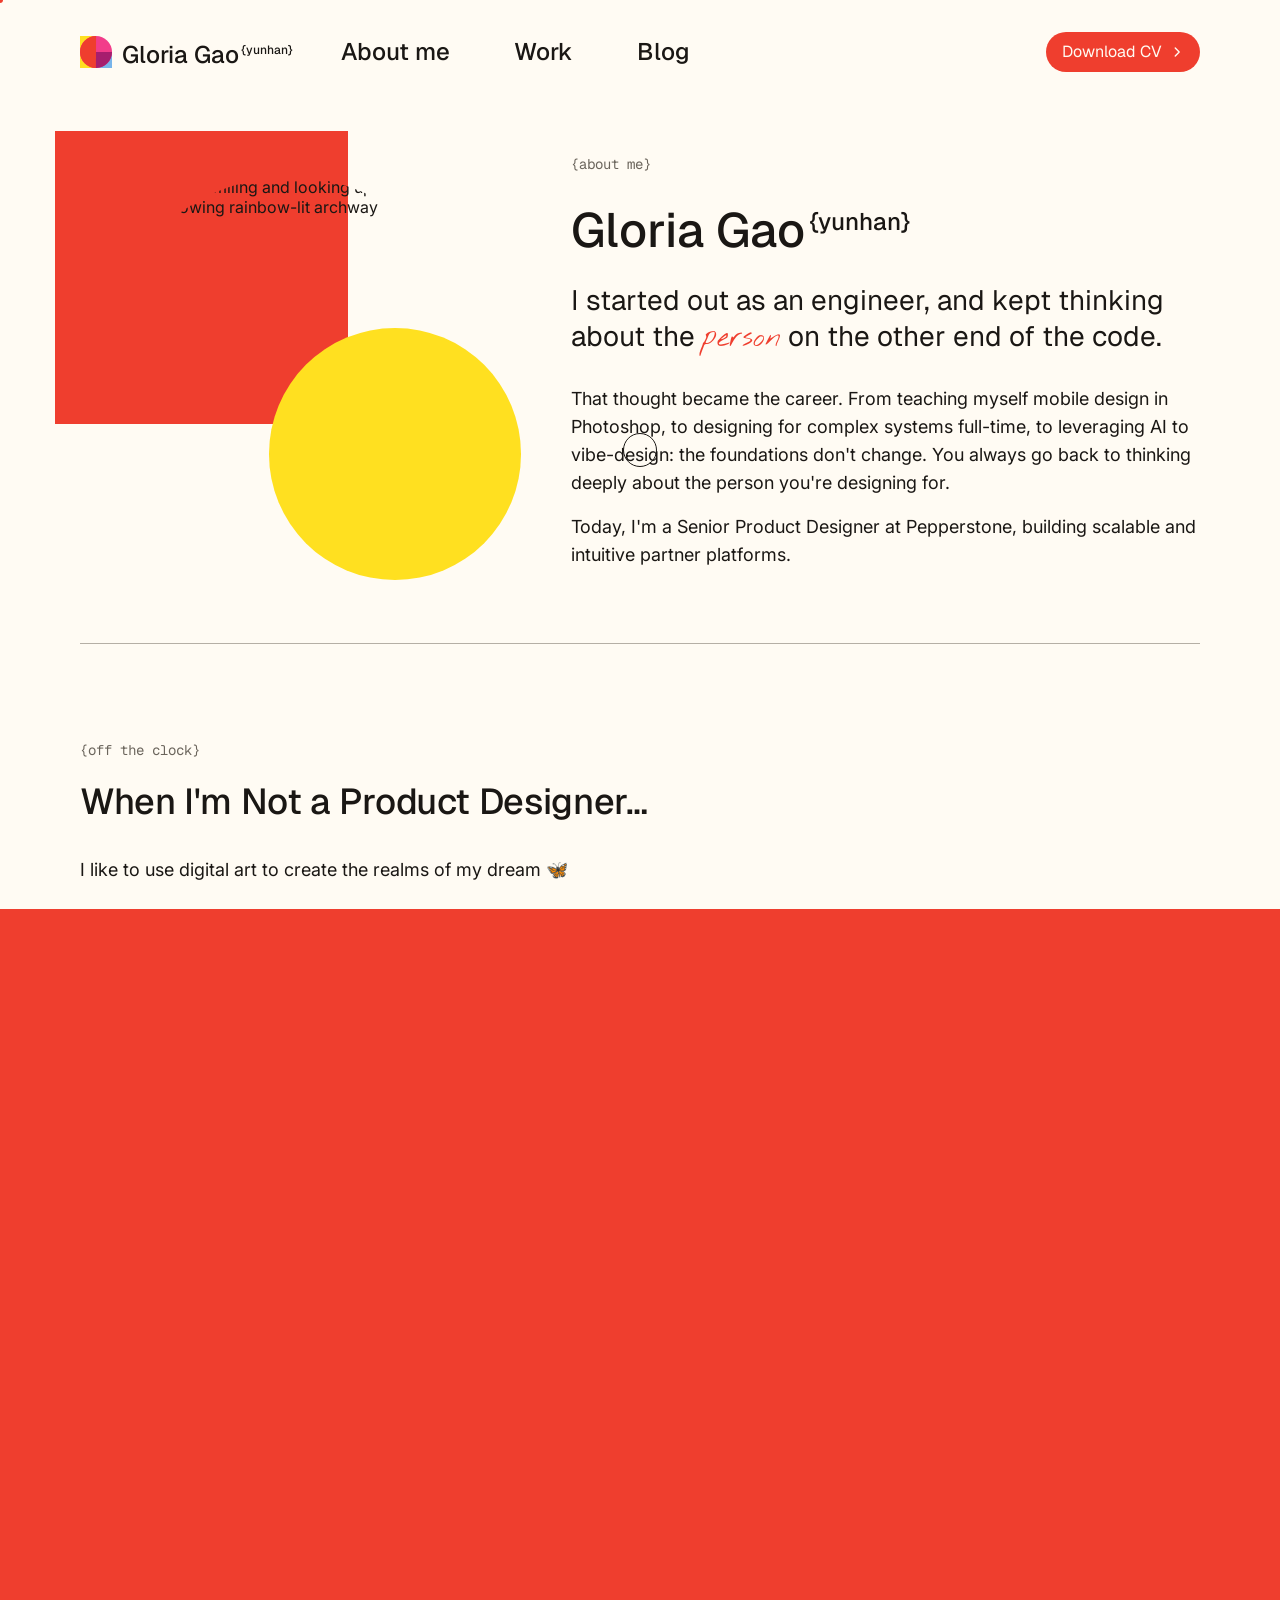
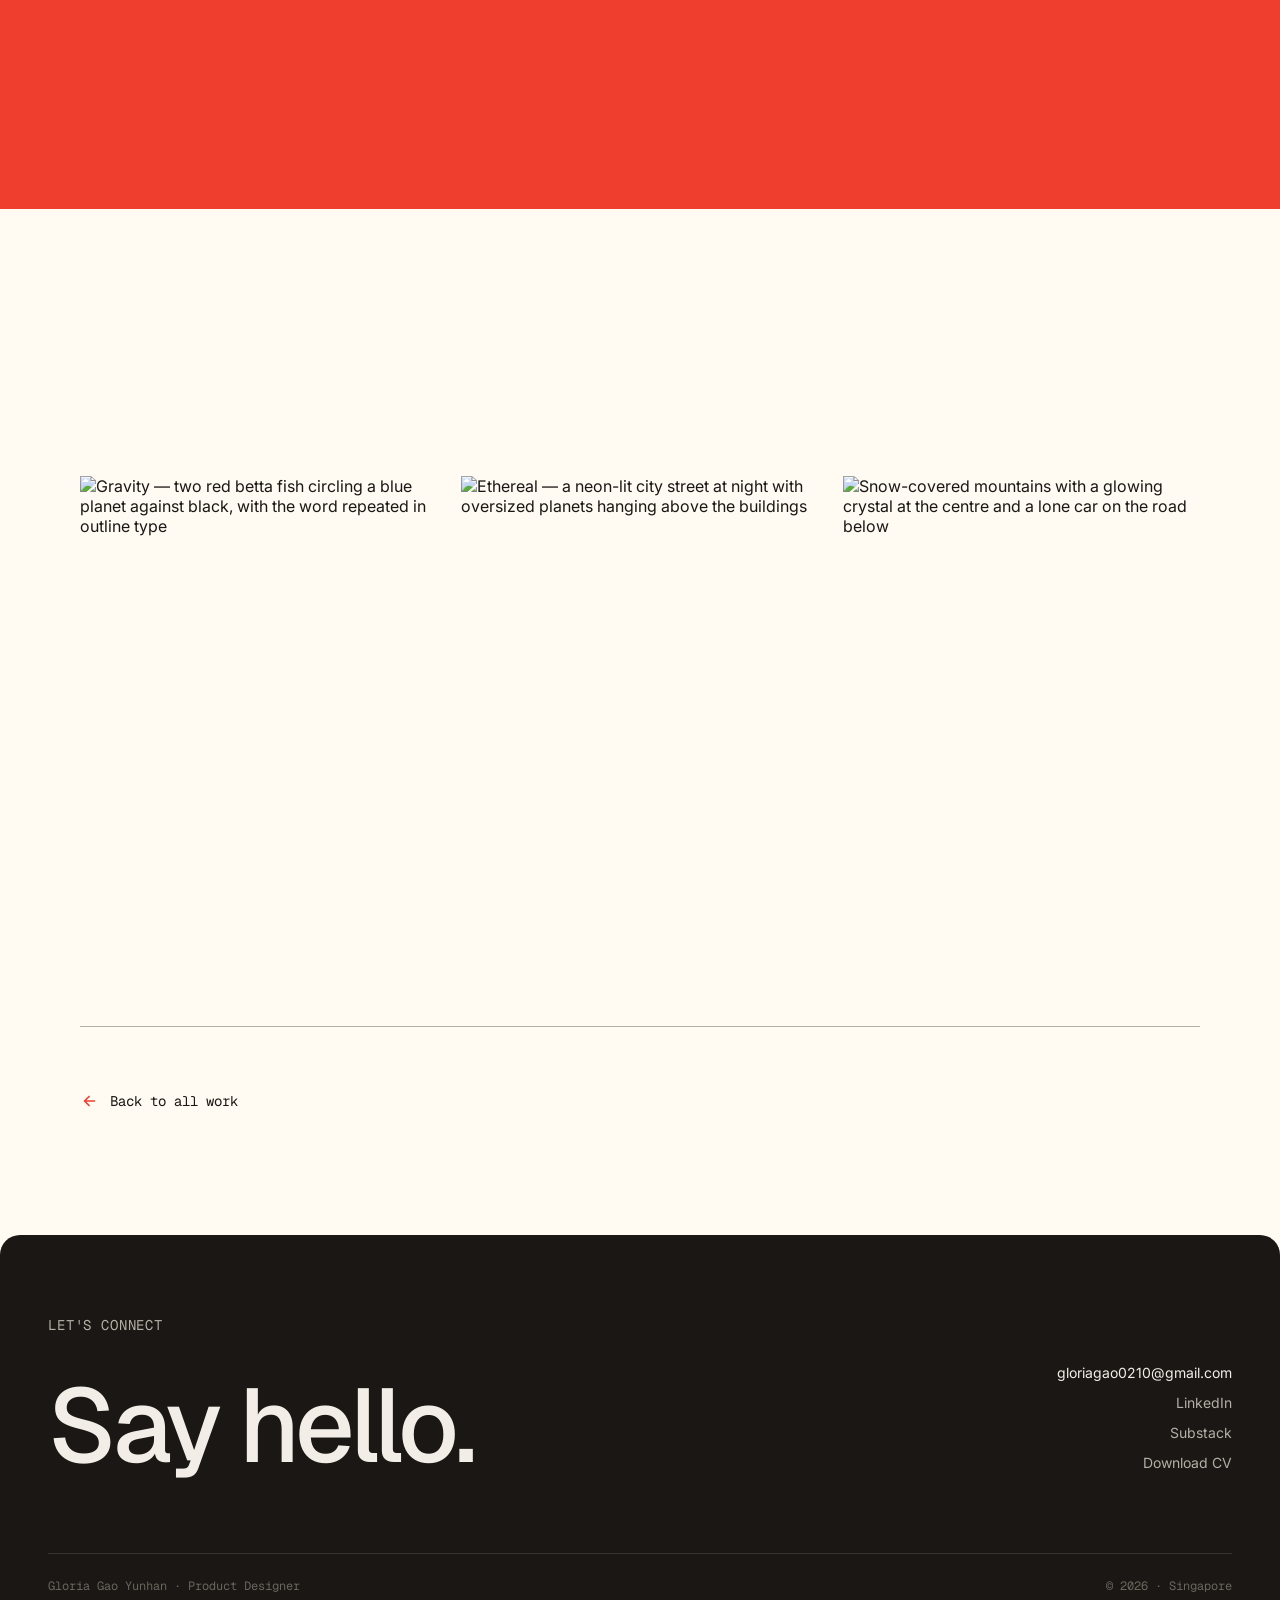
==== commit b2d704c7: "Put the iteration stepper in a surface-coloured card; lighten --color-surface - --color-surface #ede" ====
--- a/about.html
+++ b/about.html
@@ -14,7 +14,7 @@
 
 <!-- ?v= is a cache-buster: bump the number whenever styles.css changes so browsers
      fetch the new file instead of reusing the copy they already have. -->
-<link rel="stylesheet" href="css/styles.css?v=63">
+<link rel="stylesheet" href="css/styles.css?v=67">
 </head>
 <body>
 
--- a/css/styles.css
+++ b/css/styles.css
@@ -19,7 +19,7 @@
 
   /* Warm neutrals */
   --color-bg: #fffbf3;
-  --color-surface: #ede8df;
+  --color-surface: #f2eee7;
   --color-stroke: #b5afa5;
   --color-text-secondary: #6b655c;
   --color-ink: #1a1714;
@@ -1690,20 +1690,23 @@
 }
 
 /* ---------- Iteration stepper ----------
-   One screen at a time, stacked: the screen, then the slider that steps
-   through it, then that iteration's notes. The range input is the real
-   control (drag, arrow keys, screen readers) and sits over a rail of dots,
-   one per iteration, so the unselected ones read as places you can go. The
-   labels underneath are buttons, so a reader can jump straight to an
-   iteration instead of dragging past the ones in between. */
-.cs-iter { display: block; }
+   A card on the surface colour: the screen, the slider that steps through
+   it, then that iteration's title and description, with 24px padding and
+   24px between each. The range input is the real control (drag, arrow keys,
+   screen readers) and sits over a rail of dots, one per iteration, so the
+   unselected ones read as places you can go. The labels underneath are
+   buttons, so a reader can jump straight to an iteration instead of
+   dragging past the ones in between. */
+.cs-iter {
+  display: block;
+  padding: 24px;
+  background: var(--color-surface);
+}
 .cs-iter-stage {
   position: relative;
   /* Every iteration is exported at the same 1920x1012, so the frame matches
      it exactly and nothing letterboxes. */
   aspect-ratio: 1920 / 1012;
-  background: var(--color-surface);
-  border: 1px solid var(--color-stroke);
   overflow: hidden;
 }
 .cs-iter-stage img {
@@ -1720,18 +1723,23 @@
 }
 .cs-iter-stage img.is-active { opacity: 1; pointer-events: auto; cursor: zoom-in; }
 
-/* Track: a rail of four dots with the range laid over it, labels below.
-   The dots sit at 12.5%, 37.5%, 62.5% and 87.5% — the centres of four
-   equal columns — and the range is inset and widened by the thumb's
-   radius so its thumb lands on those same points at each step. */
-.cs-iter-track { margin-top: 24px; }
-.cs-iter-rail { position: relative; height: 24px; }
+/* Track: the rail runs the full width of the card, with a dot at each end
+   and two between. The dots are 9px in from the edges (the thumb's radius)
+   and spaced evenly across what's left, and the range spans the whole width,
+   so its thumb lands on those same points at each step. The rail is exactly
+   the thumb's height so the 24px above it is the visible gap; the range
+   reaches 8px past it each way, purely to give a fingertip something to hit. */
+.cs-iter-track {
+  margin-top: 24px;
+  container-type: inline-size;
+}
+.cs-iter-rail { position: relative; height: 18px; }
 .cs-iter-rail::before {
   content: "";
   position: absolute;
   top: 50%;
-  left: 12.5%;
-  right: 12.5%;
+  left: 9px;
+  right: 9px;
   height: 2px;
   transform: translateY(-50%);
   background: var(--color-stroke);
@@ -1746,16 +1754,16 @@
   background: var(--color-bg);
   border: 2px solid var(--color-stroke);
 }
-.cs-iter-dot:nth-of-type(1) { left: 12.5%; }
-.cs-iter-dot:nth-of-type(2) { left: 37.5%; }
-.cs-iter-dot:nth-of-type(3) { left: 62.5%; }
-.cs-iter-dot:nth-of-type(4) { left: 87.5%; }
+.cs-iter-dot:nth-of-type(1) { left: 9px; }
+.cs-iter-dot:nth-of-type(2) { left: calc(9px + (100% - 18px) / 3); }
+.cs-iter-dot:nth-of-type(3) { left: calc(9px + (100% - 18px) * 2 / 3); }
+.cs-iter-dot:nth-of-type(4) { left: calc(100% - 9px); }
 .cs-iter-range {
   position: absolute;
-  top: 0;
-  left: calc(12.5% - 9px);
-  width: calc(75% + 18px);
-  height: 100%;
+  top: -8px;
+  left: 0;
+  width: 100%;
+  height: 34px;
   margin: 0;
   padding: 0;
   background: transparent;
@@ -1763,14 +1771,14 @@
   -webkit-appearance: none;
   cursor: pointer;
 }
-.cs-iter-range::-webkit-slider-runnable-track { height: 24px; background: transparent; }
-.cs-iter-range::-moz-range-track { height: 24px; background: transparent; }
+.cs-iter-range::-webkit-slider-runnable-track { height: 34px; background: transparent; }
+.cs-iter-range::-moz-range-track { height: 34px; background: transparent; }
 .cs-iter-range::-webkit-slider-thumb {
   appearance: none;
   -webkit-appearance: none;
   width: 18px;
   height: 18px;
-  margin-top: 3px;
+  margin-top: 8px;
   border-radius: 50%;
   background: var(--color-red);
   border: 2px solid var(--color-bg);
@@ -1789,16 +1797,16 @@
 .cs-iter-range:focus-visible::-webkit-slider-thumb { box-shadow: 0 0 0 3px rgba(239, 62, 46, 0.35); }
 .cs-iter-range:focus-visible::-moz-range-thumb { box-shadow: 0 0 0 3px rgba(239, 62, 46, 0.35); }
 
-.cs-iter-ticks {
-  display: grid;
-  grid-template-columns: repeat(4, 1fr);
-  margin-top: 8px;
-}
+/* Labels sit under their dots: the middle two centred on theirs, the outer
+   two pinned to the card's edges so they line up with the image above. */
+.cs-iter-ticks { position: relative; height: 16px; margin-top: 12px; }
 .cs-iter-tick {
-  padding: 4px 0;
+  position: absolute;
+  top: 0;
+  padding: 0;
   border: none;
   background: none;
-  text-align: center;
+  white-space: nowrap;
   font-family: var(--font-mono);
   font-size: var(--text-caption-size);
   line-height: var(--text-caption-line);
@@ -1808,15 +1816,32 @@
   cursor: pointer;
   transition: color .15s;
 }
+.cs-iter-tick:nth-child(1) { left: 0; text-align: left; }
+.cs-iter-tick:nth-child(2) { left: calc(9px + (100% - 18px) / 3); transform: translateX(-50%); }
+.cs-iter-tick:nth-child(3) { left: calc(9px + (100% - 18px) * 2 / 3); transform: translateX(-50%); }
+.cs-iter-tick:nth-child(4) { right: 0; text-align: right; }
 .cs-iter-tick:hover { color: var(--color-ink); }
 .cs-iter-tick.is-active { color: var(--color-red); }
 
-/* Notes for the iteration on screen */
-.cs-iter-panel { display: none; margin-top: 32px; }
+/* Sized by the card, not the viewport: four one-line "Iteration 01" labels
+   need about 480px of track to keep a sensible gap between neighbours; below
+   that the word sits above the number, and below ~310px the type tightens a
+   little more. */
+@container (max-width: 480px) {
+  .cs-iter-ticks { height: 32px; }
+  .cs-iter-tick-word { display: block; }
+}
+@container (max-width: 311px) {
+  .cs-iter-tick { font-size: 11px; letter-spacing: 0.02em; }
+}
+
+/* Title and description for the iteration on screen */
+.cs-iter-panel { display: none; margin-top: 24px; }
 .cs-iter-panel.is-active { display: block; }
-/* The global reset zeroes heading and paragraph margins, so the panel sets
-   its own gap between the title and the summary. */
-.cs-iter-panel .cs-h4 { margin-bottom: 10px; }
+/* The global reset zeroes h1-h3 and p margins but not h4's, so the browser's
+   default top margin would otherwise win over the panel's own 24px. Set the
+   whole margin here: 0 above, 8px between the title and the description. */
+.cs-iter-panel .cs-h4 { margin: 0 0 8px; }
 .cs-iter-panel > p { max-width: 640px; }
 
 @media (prefers-reduced-motion: reduce) {
@@ -1869,9 +1894,6 @@
 }
 
 @media (max-width: 480px) {
-  /* "Iteration 01" won't fit four across at this width, so the word sits
-     above the number. */
-  .cs-iter-tick-word { display: block; }
   .cs-title { font-size: 32px; line-height: 40px; }
   .cs-h2 { font-size: 24px; line-height: 32px; }
   .cs-h3 { font-size: 20px; line-height: 28px; }
